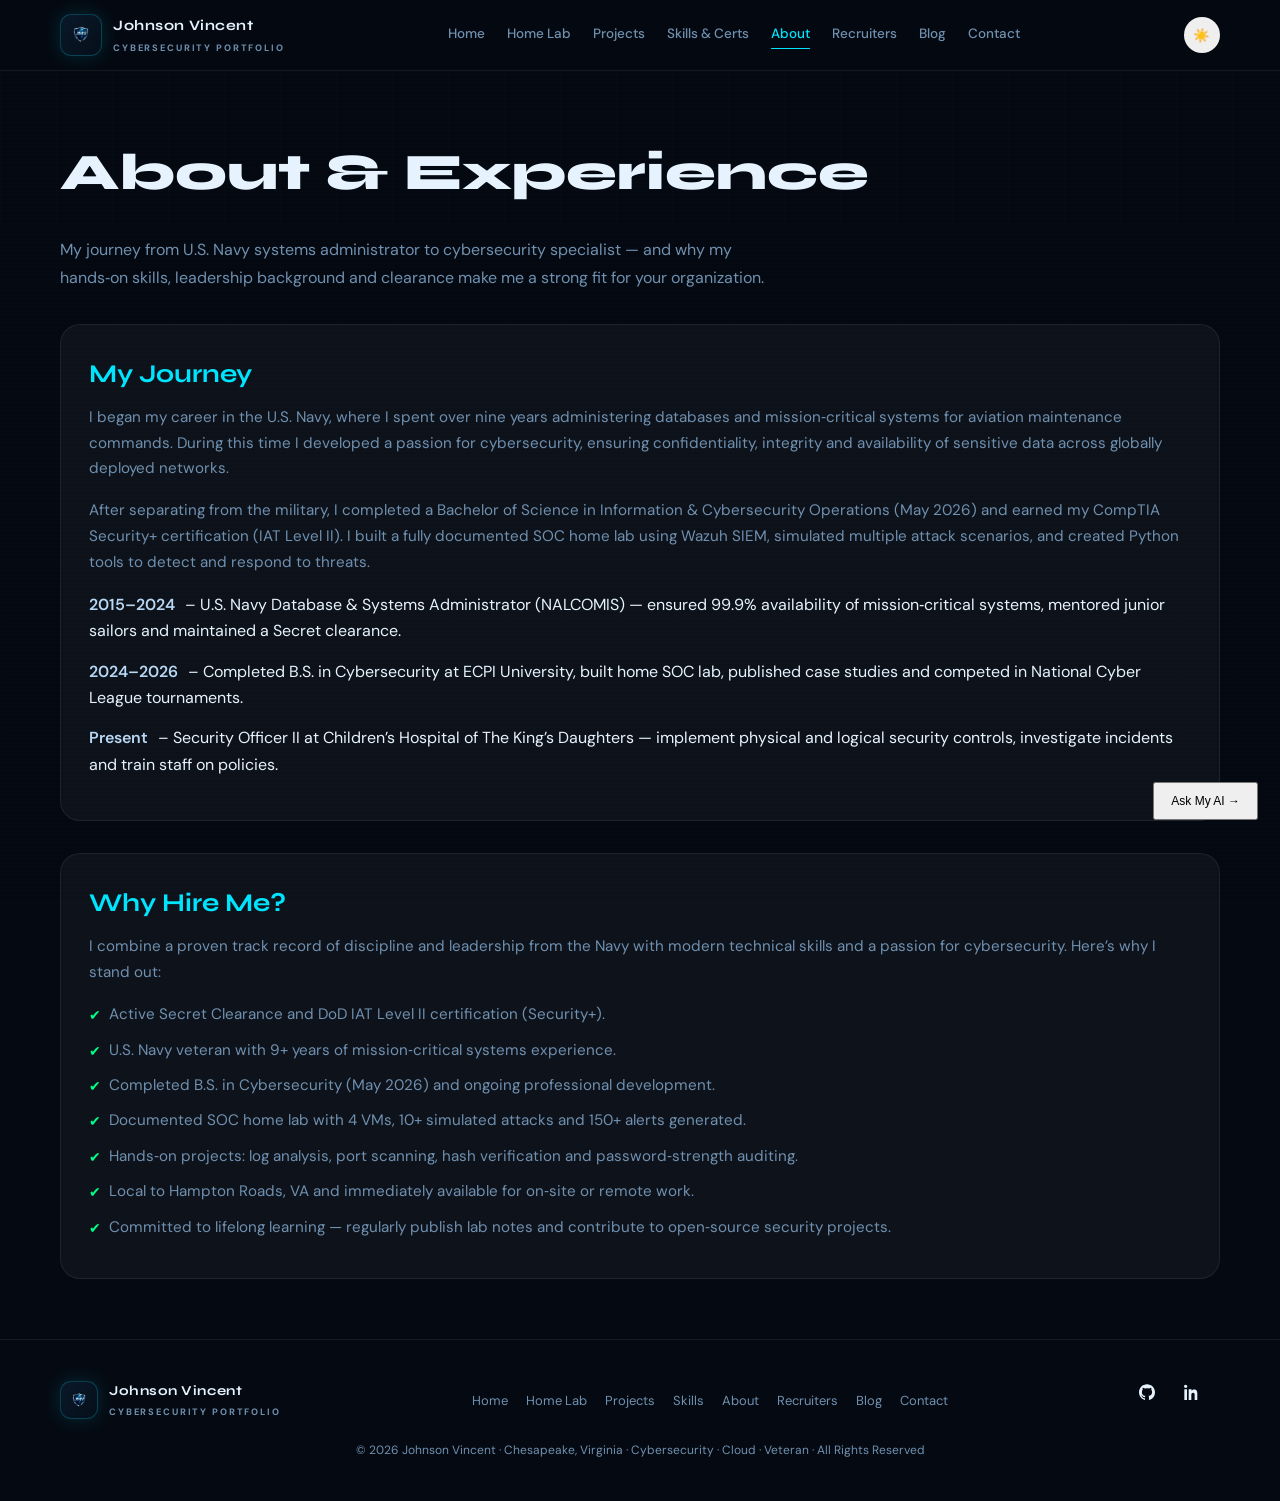
==== about.html @ 72ab2ee0 "Add About page with personal and professional details This file contains the HTML structure for the " ====
<!DOCTYPE html>
<html lang="en">
<head>
  <meta charset="UTF-8"/>
  <meta name="viewport" content="width=device-width,initial-scale=1.0"/>
  <meta name="theme-color" content="#050a12"/>
  <title>About &amp; Experience | Johnson Vincent</title>
  <meta name="description" content="Learn about my journey from U.S. Navy systems administrator to cybersecurity professional, and discover why I’m uniquely qualified for SOC and cloud security roles."/>
  <meta name="keywords" content="about, experience, U.S. Navy veteran, cybersecurity journey, why hire me"/>
  <link rel="preconnect" href="https://fonts.googleapis.com"/>
  <link rel="preconnect" href="https://fonts.gstatic.com" crossorigin/>
  <link href="https://fonts.googleapis.com/css2?family=Syne:wght@400;600;700;800&family=DM+Sans:wght@300;400;500&family=JetBrains+Mono:wght@400;500&display=swap" rel="stylesheet"/>
  <style>
  :root{--bg:#050a12;--bg2:#080f1c;--panel:rgba(255,255,255,0.04);--panel2:rgba(255,255,255,0.07);--line:rgba(255,255,255,0.07);--text:#e6f3ff;--muted:#7090b0;--soft:#b8d8f5;--cyan:#00e5ff;--cyan2:#3dd8f5;--green:#00ff88;--amber:#f5a623;--red:#ff4d6d;--fh:'Syne',sans-serif;--fb:'DM Sans',sans-serif;--fm:'JetBrains Mono',monospace;--max:1160px;--r:20px;--rsm:12px;}
  *{box-sizing:border-box;margin:0;padding:0}
  html{scroll-behavior:smooth;scrollbar-width:thin;scrollbar-color:#1a2d40 #050a12}
  ::-webkit-scrollbar{width:5px}
  ::-webkit-scrollbar-track{background:#050a12}
  ::-webkit-scrollbar-thumb{background:#1a2d40;border-radius:99px}
  body{font-family:var(--fb);background:var(--bg);color:var(--text);line-height:1.65;overflow-x:hidden}
  body::before{content:"";position:fixed;inset:0;pointer-events:none;z-index:0;background-image:linear-gradient(rgba(0,229,255,0.022) 1px,transparent 1px),linear-gradient(90deg,rgba(0,229,255,0.022) 1px,transparent 1px);background-size:56px 56px;mask-image:linear-gradient(180deg,rgba(0,0,0,0.65),rgba(0,0,0,0.04))}
  body::after{content:"";position:fixed;inset:0;pointer-events:none;z-index:0;background:repeating-linear-gradient(0deg,transparent,transparent 2px,rgba(0,0,0,0.025) 2px,rgba(0,0,0,0.025) 4px)}
  a{color:inherit;text-decoration:none}
  .wrap{width:min(var(--max),92%);margin:0 auto;position:relative;z-index:1}
  /* Navigation */
  .topbar{position:sticky;top:0;z-index:200;backdrop-filter:blur(22px);background:rgba(5,10,18,0.88);border-bottom:1px solid var(--line)}
  .nav{display:flex;align-items:center;justify-content:space-between;gap:18px;padding:14px 0}
  .brand{display:flex;align-items:center;gap:11px}
  .blogo{width:42px;height:42px;border-radius:11px;background:linear-gradient(135deg,#0a1828,#060f1a);border:1px solid rgba(0,229,255,0.22);display:grid;place-items:center;flex-shrink:0;box-shadow:0 0 18px rgba(0,229,255,0.15);overflow:hidden;font-family:var(--fh);font-weight:800;font-size:12px;color:var(--cyan)}
  .blogo img{width:100%;height:100%;object-fit:contain;padding:4px}
  .bname{font-family:var(--fh);font-weight:700;font-size:0.9rem;letter-spacing:0.04em}
  .bname small{display:block;color:var(--muted);font-size:0.58rem;letter-spacing:0.2em;margin-top:3px;font-family:var(--fb);text-transform:uppercase}
  .nlinks{display:flex;align-items:center;gap:22px;color:var(--muted);font-size:13.5px;font-weight:500}
  .nlinks a{transition:.2s;position:relative;padding-bottom:2px}
  .nlinks a::after{content:"";position:absolute;left:0;right:0;bottom:-2px;height:1.5px;background:var(--cyan);border-radius:99px;transform:scaleX(0);transition:.2s}
  .nlinks a:hover,.nlinks a.active{color:var(--cyan)}
  .nlinks a:hover::after,.nlinks a.active::after{transform:scaleX(1)}
  /* Page formatting */
  h1.page-title{font-family:var(--fh);font-weight:800;font-size:clamp(2rem,5vw,3.2rem);margin-top:60px;margin-bottom:20px}
  .sub{color:var(--muted);font-size:1rem;max-width:720px;line-height:1.75;margin-bottom:32px}
  .content{display:grid;grid-template-columns:1fr;gap:32px;margin-bottom:50px}
  .section{border:1px solid var(--line);border-radius:var(--r);background:var(--panel);padding:28px}
  .section h2{font-family:var(--fh);font-weight:700;font-size:1.6rem;margin-bottom:10px;color:var(--cyan)}
  .section p{font-size:0.95rem;color:var(--muted);line-height:1.7;margin-bottom:16px}
  .timeline{list-style:none;padding-left:0;margin-top:16px}
  .timeline li{margin-bottom:14px}
  .timeline strong{color:var(--soft);font-weight:600;margin-right:6px}
  .why-list{list-style:none;padding-left:0;margin-top:14px}
  .why-list li{margin-bottom:10px;display:flex;align-items:start;gap:8px;font-size:0.95rem;color:var(--muted)}
  .why-list li::before{content:'✔';color:var(--green);font-size:0.85rem;margin-top:3px}
  /* Footer */
  footer{padding:40px 0;border-top:1px solid var(--line);margin-top:60px}
  footer .frow{display:flex;align-items:center;justify-content:space-between;gap:20px;flex-wrap:wrap;margin-bottom:20px}
  footer .flinks{display:flex;gap:18px;flex-wrap:wrap;font-size:13px;color:var(--muted)}
  footer .flinks a{transition:.2s}
  footer .flinks a:hover{color:var(--cyan)}
  footer .fcopy{font-size:12px;color:var(--muted);text-align:center;margin-top:14px}
  </style>
</head>
<body>
  <!-- Navigation -->
  <header class="topbar">
    <div class="wrap nav">
      <div class="brand">
        <div class="blogo"><img src="images/jmv-logo.png" alt="JMV logo" onerror="this.style.display='none';this.parentNode.innerHTML='JMV'"></div>
        <div class="bname">Johnson Vincent<small>Cybersecurity Portfolio</small></div>
      </div>
      <nav class="nlinks" aria-label="Primary navigation">
        <a href="index.html">Home</a>
        <a href="lab.html">Home Lab</a>
        <a href="projects.html">Projects</a>
        <a href="skills.html">Skills &amp; Certs</a>
        <a href="about.html" class="active">About</a>
        <a href="recruiters.html">Recruiters</a>
        <a href="blog.html">Blog</a>
        <a href="contact.html">Contact</a>
      </nav>
      <div style="display:flex;align-items:center;gap:12px">
        <button id="themeToggle" class="ibtn" style="width:36px;height:36px;border-radius:50%;display:grid;place-items:center;border:1px solid var(--line)"><span id="themeIcon">🌙</span></button>
      </div>
    </div>
  </header>

  <section>
    <div class="wrap">
      <h1 class="page-title">About &amp; Experience</h1>
      <p class="sub">My journey from U.S. Navy systems administrator to cybersecurity specialist — and why my hands‑on skills, leadership background and clearance make me a strong fit for your organization.</p>
      <div class="content">
        <div class="section">
          <h2>My Journey</h2>
          <p>I began my career in the U.S. Navy, where I spent over nine years administering databases and mission‑critical systems for aviation maintenance commands. During this time I developed a passion for cybersecurity, ensuring confidentiality, integrity and availability of sensitive data across globally deployed networks.</p>
          <p>After separating from the military, I completed a Bachelor of Science in Information &amp; Cybersecurity Operations (May 2026) and earned my CompTIA Security+ certification (IAT Level II). I built a fully documented SOC home lab using Wazuh SIEM, simulated multiple attack scenarios, and created Python tools to detect and respond to threats.</p>
          <ul class="timeline">
            <li><strong>2015–2024</strong> – U.S. Navy Database &amp; Systems Administrator (NALCOMIS) — ensured 99.9% availability of mission‑critical systems, mentored junior sailors and maintained a Secret clearance.</li>
            <li><strong>2024–2026</strong> – Completed B.S. in Cybersecurity at ECPI University, built home SOC lab, published case studies and competed in National Cyber League tournaments.</li>
            <li><strong>Present</strong> – Security Officer II at Children’s Hospital of The King’s Daughters — implement physical and logical security controls, investigate incidents and train staff on policies.</li>
          </ul>
        </div>
        <div class="section">
          <h2>Why Hire Me?</h2>
          <p>I combine a proven track record of discipline and leadership from the Navy with modern technical skills and a passion for cybersecurity. Here’s why I stand out:</p>
          <ul class="why-list">
            <li>Active Secret Clearance and DoD IAT Level II certification (Security+).</li>
            <li>U.S. Navy veteran with 9+ years of mission‑critical systems experience.</li>
            <li>Completed B.S. in Cybersecurity (May 2026) and ongoing professional development.</li>
            <li>Documented SOC home lab with 4 VMs, 10+ simulated attacks and 150+ alerts generated.</li>
            <li>Hands‑on projects: log analysis, port scanning, hash verification and password‑strength auditing.</li>
            <li>Local to Hampton Roads, VA and immediately available for on‑site or remote work.</li>
            <li>Committed to lifelong learning — regularly publish lab notes and contribute to open‑source security projects.</li>
          </ul>
        </div>
      </div>
    </div>
  </section>

  <!-- Footer -->
  <footer>
    <div class="wrap">
      <div class="frow">
        <div class="brand">
          <div class="blogo" style="width:38px;height:38px"><img src="images/jmv-logo.png" alt="" loading="lazy" onerror="this.style.display='none';this.parentNode.innerHTML='JMV'"></div>
          <div class="bname" style="font-size:0.85rem">Johnson Vincent<small>Cybersecurity Portfolio</small></div>
        </div>
        <nav class="flinks" aria-label="Footer navigation">
          <a href="index.html">Home</a><a href="lab.html">Home Lab</a><a href="projects.html">Projects</a><a href="skills.html">Skills</a><a href="about.html">About</a><a href="recruiters.html">Recruiters</a><a href="blog.html">Blog</a><a href="contact.html">Contact</a>
        </nav>
        <div style="display:flex;gap:9px">
          <a href="https://github.com/johvin4014" target="_blank" rel="noopener" class="ibtn" aria-label="GitHub" style="width:36px;height:36px"><svg viewBox="0 0 24 24" style="width:16px;height:16px" fill="currentColor"><path d="M12 .5C5.37.5 0 5.87 0 12.5c0 5.3 3.44 9.8 8.2 11.38.6.1.82-.26.82-.58 0-.28-.01-1.04-.02-2.04-3.34.73-4.04-1.61-4.04-1.61-.55-1.38-1.33-1.75-1.33-1.75-1.09-.74.08-.73.08-.73 1.2.08 1.84 1.24 1.84 1.24 1.07 1.83 2.8 1.3 3.49.99.11-.78.42-1.31.76-1.61-2.66-.3-5.46-1.33-5.46-5.9 0-1.3.46-2.37 1.22-3.2-.12-.3-.53-1.52 .12-3.17 0 0 1-.32 3.3 1.22A11.5 11.5 0 0 1 12 6.32c1.02 0 2.05 .14 3.01 .42 2.29 -1.54 3.29 -1.22 3.29 -1.22 .66 1.65 .25 2.87 .12 3.17 .76 .83 1.22 1.9 1.22 3.2 0 4.58 -2.8 5.59 -5.48 5.88 .43 .37 .81 1.1 .81 2.22 0 1.6 -.01 2.88 -.01 3.27 0 .32 .22 .69 .83 .57 A12.02 12.02 0 0 0 24 12.5 C24 5.87 18.63 .5 12 .5 Z"/></svg></a>
          <a href="https://www.linkedin.com/in/johnson-vincent-cyber" target="_blank" rel="noopener" class="ibtn" aria-label="LinkedIn" style="width:36px;height:36px"><svg viewBox="0 0 24 24" style="width:16px;height:16px" fill="currentColor"><path d="M4.98 3.5C4.98 4.88 3.87 6 2.49 6 A2.5 2.5 0 0 1 0 3.5 C0 2.12 1.11 1 2.49 1 a2.5 2.5 0 0 1 2.49 2.5 ZM.5 8 h4 V24 h-4 V8 Zm7 0 h3.83 v2.19 h.05 c.53 -1.01 1.84 -2.08 3.79 -2.08 4.05 0 4.8 2.67 4.8 6.14 V24 h-4 v-6.96 c0 -1.66 -.03 -3.79 -2.31 -3.79 -2.31 0 -2.66 1.8 -2.66 3.67 V24 h-4 V8 Z"/></svg></a>
        </div>
      </div>
      <div class="fcopy">© 2026 Johnson Vincent · Chesapeake, Virginia · Cybersecurity · Cloud · Veteran · All Rights Reserved</div>
    </div>
  </footer>

  <!-- AI Chatbot Widget -->
  <div id="chat-widget" style="position:fixed;bottom:80px;right:22px;z-index:150;max-width:320px;font-family:var(--fb);">
    <button id="chatToggle" class="btn btnp" style="padding:10px 16px;font-size:12px">Ask My AI →</button>
    <div id="chatWindow" style="display:none;margin-top:10px;border:1px solid var(--line);border-radius:12px;background:var(--panel);max-height:400px;overflow:auto">
      <div id="chatMessages" style="padding:12px;font-size:13px;color:var(--text);max-height:300px;overflow-y:auto"></div>
      <div style="display:flex;border-top:1px solid var(--line)">
        <input id="chatInput" type="text" placeholder="Ask a question..." style="flex:1;border:none;background:transparent;padding:10px;color:var(--text);font-size:13px;outline:none">
        <button id="chatSend" style="border:none;background:transparent;padding:10px 12px;color:var(--cyan);font-size:16px;cursor:pointer">➤</button>
      </div>
    </div>
  </div>

  <!-- Scripts for theme and chat -->
  <script>
  // Theme
  const themeToggle=document.getElementById('themeToggle');const themeIcon=document.getElementById('themeIcon');function applyTheme(t){document.body.classList.toggle('light',t==='light');localStorage.setItem('theme',t);if(themeIcon){themeIcon.textContent=t==='light'?'☀️':'🌙';}}
  (function(){let t=localStorage.getItem('theme');if(!t){t=window.matchMedia('(prefers-color-scheme: light)').matches?'light':'dark';}applyTheme(t);})();if(themeToggle){themeToggle.addEventListener('click',()=>{const current=document.body.classList.contains('light')?'light':'dark';applyTheme(current==='light'?'dark':'light');});}
  // Chat
  const chatToggle=document.getElementById('chatToggle');const chatWindow=document.getElementById('chatWindow');const chatMessages=document.getElementById('chatMessages');const chatInput=document.getElementById('chatInput');const chatSend=document.getElementById('chatSend');if(chatToggle){chatToggle.addEventListener('click',()=>{const visible=chatWindow.style.display==='block';chatWindow.style.display=visible?'none':'block';if(!visible){chatInput.focus();}});}function appendMessage(msg,isUser){const div=document.createElement('div');div.style.marginBottom='8px';div.style.color=isUser?getComputedStyle(document.documentElement).getPropertyValue('--cyan'):getComputedStyle(document.documentElement).getPropertyValue('--muted');div.textContent=(isUser?'You: ':'AI: ')+msg;chatMessages.appendChild(div);chatWindow.scrollTop=chatWindow.scrollHeight;}function getChatResponse(msg){const pairs=[{p:/clearance|secret/i,a:'I hold an Active Secret Clearance with DoD eligibility.'},{p:/security\+|certifications?|cert/i,a:'My current certification is CompTIA Security+ (IAT Level II) and I’m planning AWS certs next.'},{p:/projects?|tools?|case studies?/i,a:'Check the Projects page for detailed write‑ups and GitHub links.'},{p:/lab|home\s?lab|siem/i,a:'The Home Lab page covers my 4‑VM Wazuh SIEM environment with metrics, steps and screenshots.'},{p:/skills?|tech/i,a:'Visit the Skills & Certs page to see my full technical stack and experience.'},{p:/experience|background|navy|about/i,a:'You’re on the About page! I served 9 years in the U.S. Navy, earned a B.S. in Cybersecurity and built a documented SOC home lab.'},{p:/location|where/i,a:'I’m based in Chesapeake/Norfolk, Virginia and open to remote roles.'},{p:/contact|connect|reach/i,a:'Use the Contact page to send a message or email me at johnson.m.vincent17@gmail.com.'},{p:/blog|posts?|notes/i,a:'My Blog page contains lab notes and posts documenting my continuous learning journey.'},{p:/recruiters?|hire|availability/i,a:'The Recruiters page lists my clearance, location, availability and resume highlights.'},{p:/joke/i,a:'Why did the computer go to therapy? Because it had a hard drive.'},{p:/fact|random/i,a:'Fun fact: In 1999 the Melissa virus infected 20% of the world’s computers in just a few days.'},{p:/hello|hi|hey/i,a:'Hello! Feel free to ask about my lab, projects, skills or anything cybersecurity related.'},{p:/help|what can you do/i,a:'I can answer questions about my portfolio sections, tell jokes, share fun facts or direct you to the right page.'}];for(const item of pairs){if(item.p.test(msg)) return item.a;}return 'I can answer questions about my lab, projects, skills, experience, or provide a fun fact. Try asking me about those!';}function sendChat(){const msg=(chatInput.value||'').trim();if(!msg) return;appendMessage(msg,true);chatInput.value='';const reply=getChatResponse(msg);setTimeout(()=>appendMessage(reply,false),400);}if(chatSend){chatSend.addEventListener('click',sendChat);chatInput.addEventListener('keypress',e=>{if(e.key==='Enter'){e.preventDefault();sendChat();}});}
  </script>
</body>
</html>
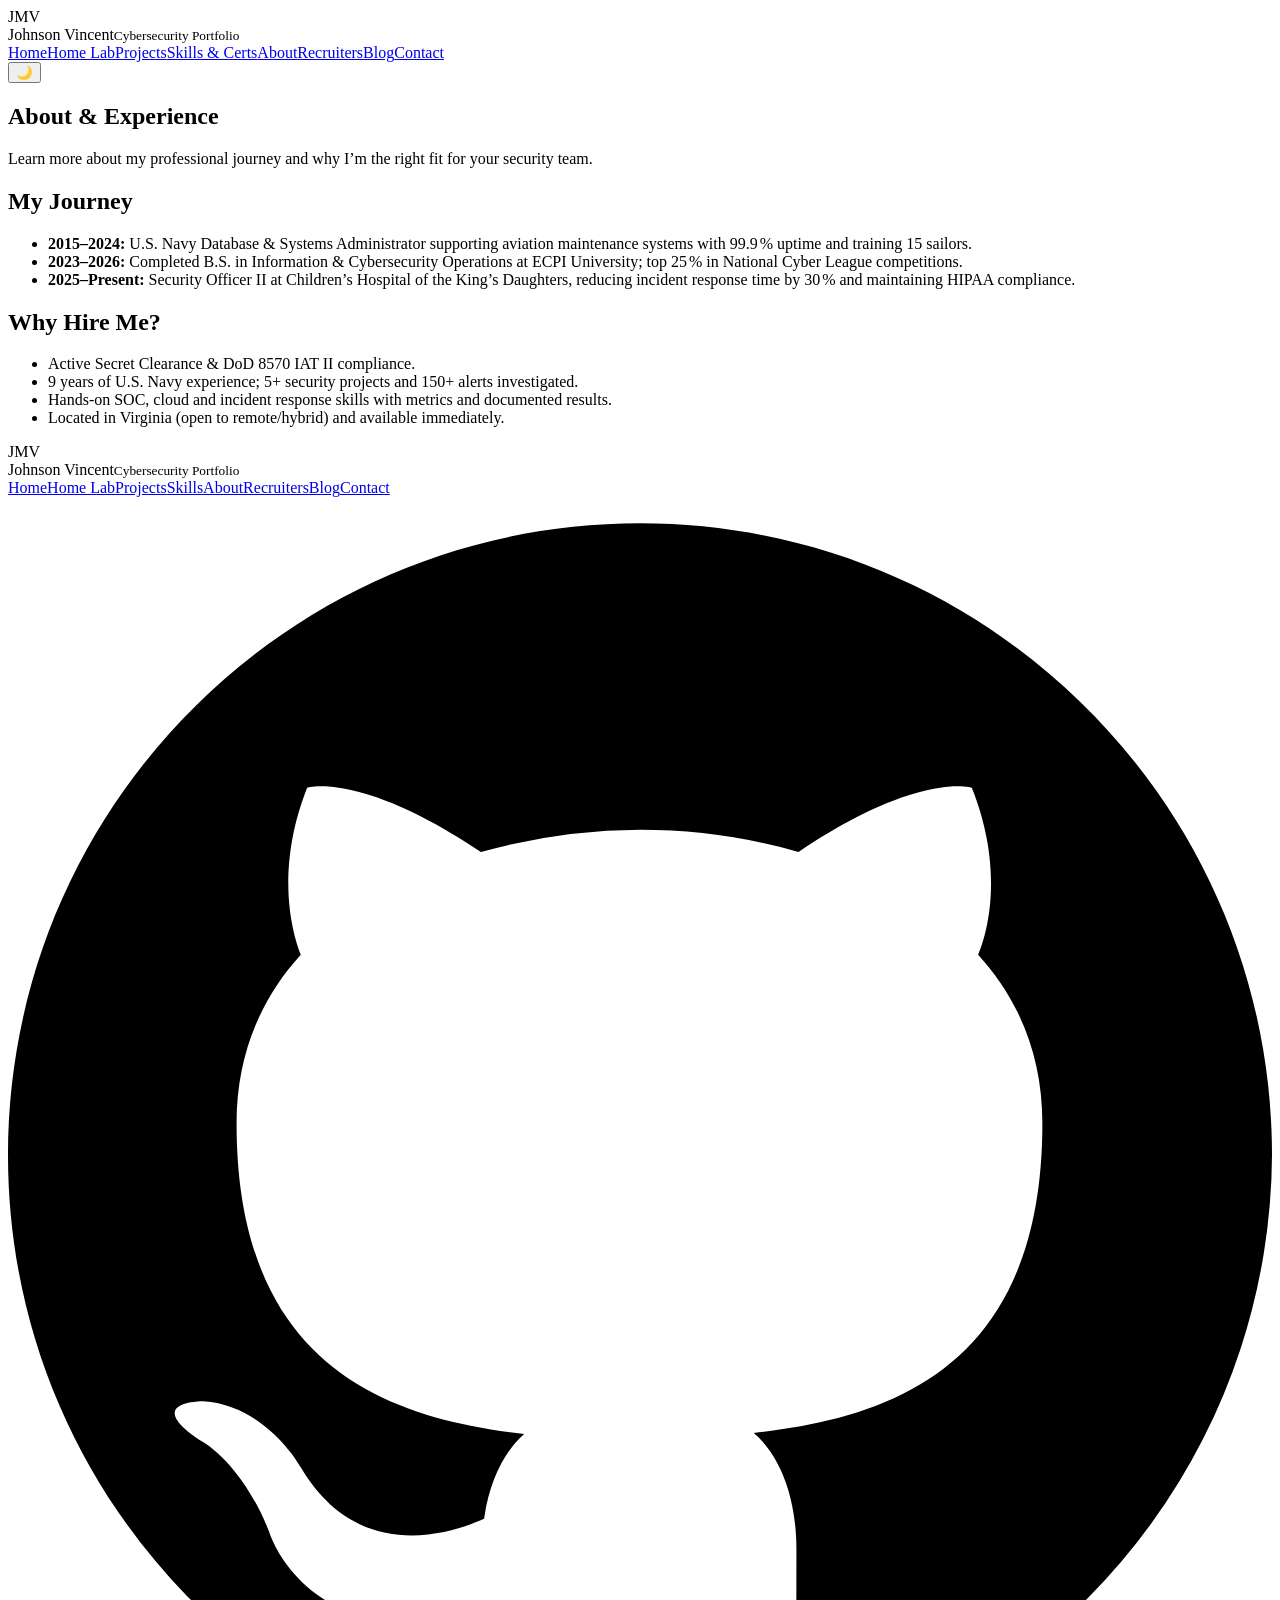
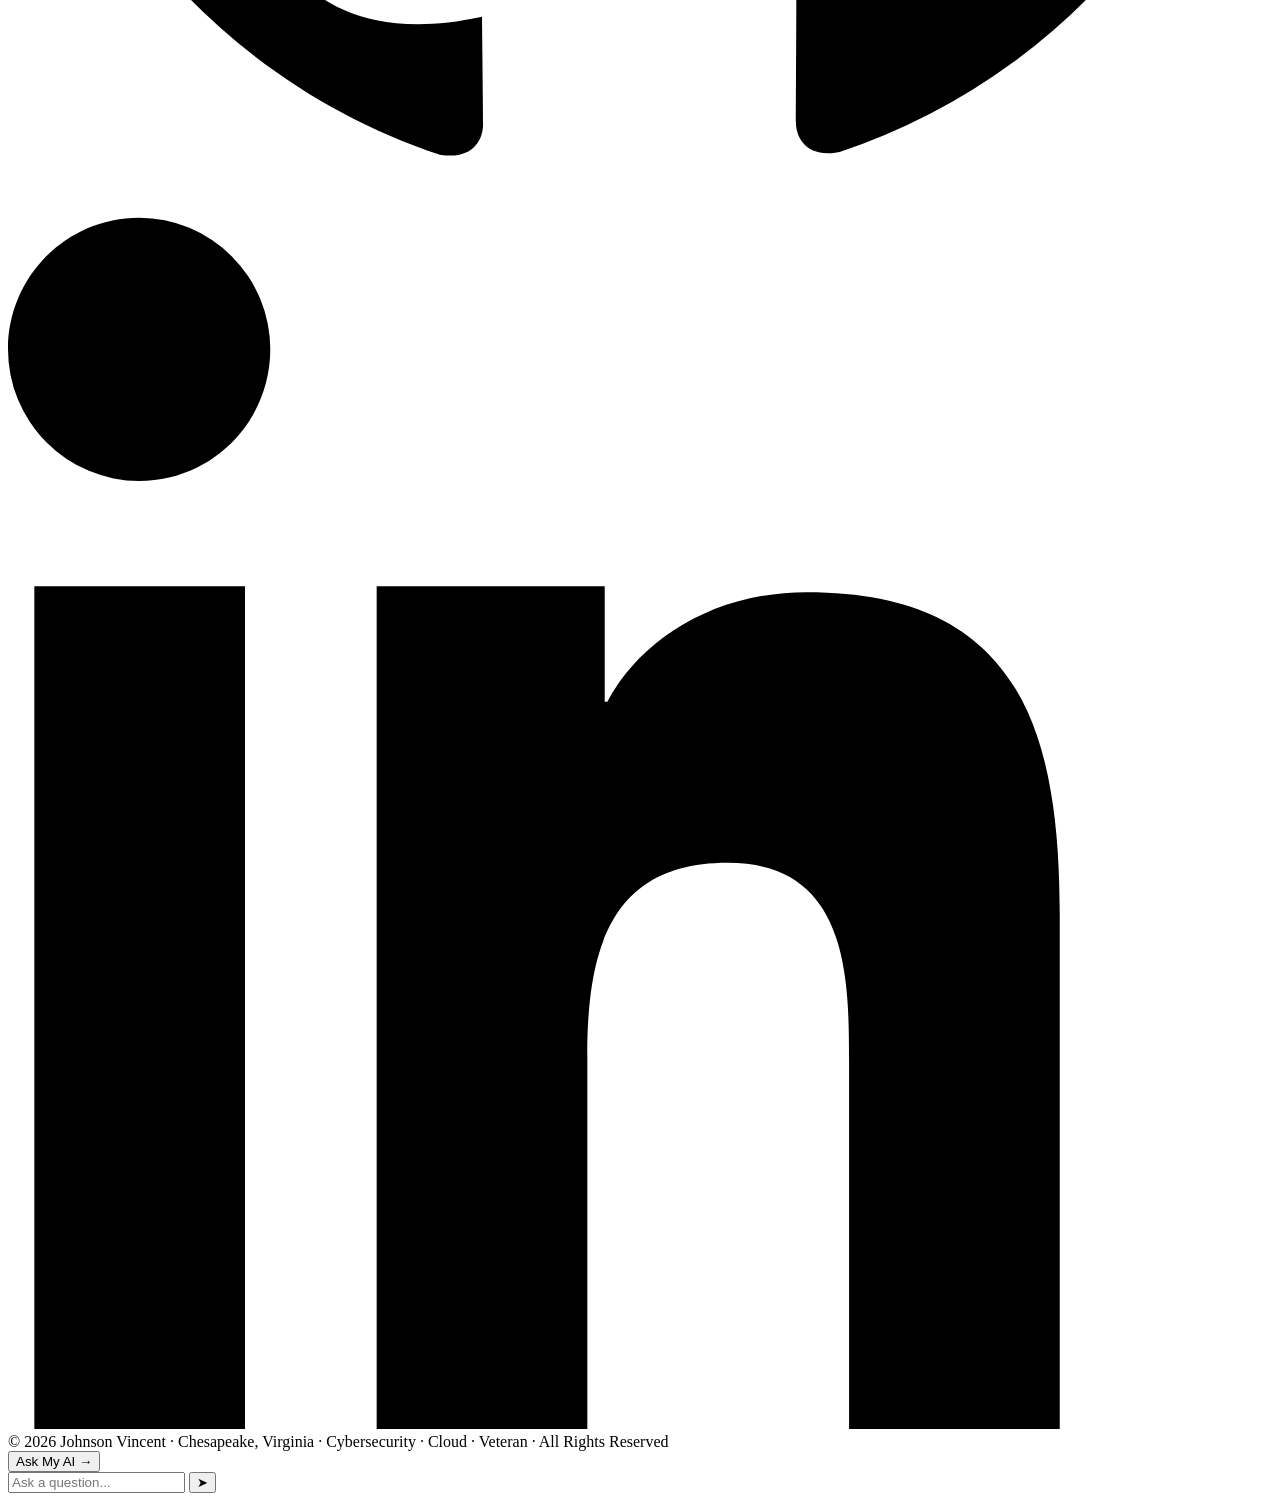
==== commit ecdc0d8b: "Update about.html" ====
--- a/about.html
+++ b/about.html
@@ -1,157 +1,84 @@
 <!DOCTYPE html>
 <html lang="en">
 <head>
-  <meta charset="UTF-8"/>
-  <meta name="viewport" content="width=device-width,initial-scale=1.0"/>
-  <meta name="theme-color" content="#050a12"/>
-  <title>About &amp; Experience | Johnson Vincent</title>
-  <meta name="description" content="Learn about my journey from U.S. Navy systems administrator to cybersecurity professional, and discover why I’m uniquely qualified for SOC and cloud security roles."/>
-  <meta name="keywords" content="about, experience, U.S. Navy veteran, cybersecurity journey, why hire me"/>
-  <link rel="preconnect" href="https://fonts.googleapis.com"/>
-  <link rel="preconnect" href="https://fonts.gstatic.com" crossorigin/>
-  <link href="https://fonts.googleapis.com/css2?family=Syne:wght@400;600;700;800&family=DM+Sans:wght@300;400;500&family=JetBrains+Mono:wght@400;500&display=swap" rel="stylesheet"/>
-  <style>
-  :root{--bg:#050a12;--bg2:#080f1c;--panel:rgba(255,255,255,0.04);--panel2:rgba(255,255,255,0.07);--line:rgba(255,255,255,0.07);--text:#e6f3ff;--muted:#7090b0;--soft:#b8d8f5;--cyan:#00e5ff;--cyan2:#3dd8f5;--green:#00ff88;--amber:#f5a623;--red:#ff4d6d;--fh:'Syne',sans-serif;--fb:'DM Sans',sans-serif;--fm:'JetBrains Mono',monospace;--max:1160px;--r:20px;--rsm:12px;}
-  *{box-sizing:border-box;margin:0;padding:0}
-  html{scroll-behavior:smooth;scrollbar-width:thin;scrollbar-color:#1a2d40 #050a12}
-  ::-webkit-scrollbar{width:5px}
-  ::-webkit-scrollbar-track{background:#050a12}
-  ::-webkit-scrollbar-thumb{background:#1a2d40;border-radius:99px}
-  body{font-family:var(--fb);background:var(--bg);color:var(--text);line-height:1.65;overflow-x:hidden}
-  body::before{content:"";position:fixed;inset:0;pointer-events:none;z-index:0;background-image:linear-gradient(rgba(0,229,255,0.022) 1px,transparent 1px),linear-gradient(90deg,rgba(0,229,255,0.022) 1px,transparent 1px);background-size:56px 56px;mask-image:linear-gradient(180deg,rgba(0,0,0,0.65),rgba(0,0,0,0.04))}
-  body::after{content:"";position:fixed;inset:0;pointer-events:none;z-index:0;background:repeating-linear-gradient(0deg,transparent,transparent 2px,rgba(0,0,0,0.025) 2px,rgba(0,0,0,0.025) 4px)}
-  a{color:inherit;text-decoration:none}
-  .wrap{width:min(var(--max),92%);margin:0 auto;position:relative;z-index:1}
-  /* Navigation */
-  .topbar{position:sticky;top:0;z-index:200;backdrop-filter:blur(22px);background:rgba(5,10,18,0.88);border-bottom:1px solid var(--line)}
-  .nav{display:flex;align-items:center;justify-content:space-between;gap:18px;padding:14px 0}
-  .brand{display:flex;align-items:center;gap:11px}
-  .blogo{width:42px;height:42px;border-radius:11px;background:linear-gradient(135deg,#0a1828,#060f1a);border:1px solid rgba(0,229,255,0.22);display:grid;place-items:center;flex-shrink:0;box-shadow:0 0 18px rgba(0,229,255,0.15);overflow:hidden;font-family:var(--fh);font-weight:800;font-size:12px;color:var(--cyan)}
-  .blogo img{width:100%;height:100%;object-fit:contain;padding:4px}
-  .bname{font-family:var(--fh);font-weight:700;font-size:0.9rem;letter-spacing:0.04em}
-  .bname small{display:block;color:var(--muted);font-size:0.58rem;letter-spacing:0.2em;margin-top:3px;font-family:var(--fb);text-transform:uppercase}
-  .nlinks{display:flex;align-items:center;gap:22px;color:var(--muted);font-size:13.5px;font-weight:500}
-  .nlinks a{transition:.2s;position:relative;padding-bottom:2px}
-  .nlinks a::after{content:"";position:absolute;left:0;right:0;bottom:-2px;height:1.5px;background:var(--cyan);border-radius:99px;transform:scaleX(0);transition:.2s}
-  .nlinks a:hover,.nlinks a.active{color:var(--cyan)}
-  .nlinks a:hover::after,.nlinks a.active::after{transform:scaleX(1)}
-  /* Page formatting */
-  h1.page-title{font-family:var(--fh);font-weight:800;font-size:clamp(2rem,5vw,3.2rem);margin-top:60px;margin-bottom:20px}
-  .sub{color:var(--muted);font-size:1rem;max-width:720px;line-height:1.75;margin-bottom:32px}
-  .content{display:grid;grid-template-columns:1fr;gap:32px;margin-bottom:50px}
-  .section{border:1px solid var(--line);border-radius:var(--r);background:var(--panel);padding:28px}
-  .section h2{font-family:var(--fh);font-weight:700;font-size:1.6rem;margin-bottom:10px;color:var(--cyan)}
-  .section p{font-size:0.95rem;color:var(--muted);line-height:1.7;margin-bottom:16px}
-  .timeline{list-style:none;padding-left:0;margin-top:16px}
-  .timeline li{margin-bottom:14px}
-  .timeline strong{color:var(--soft);font-weight:600;margin-right:6px}
-  .why-list{list-style:none;padding-left:0;margin-top:14px}
-  .why-list li{margin-bottom:10px;display:flex;align-items:start;gap:8px;font-size:0.95rem;color:var(--muted)}
-  .why-list li::before{content:'✔';color:var(--green);font-size:0.85rem;margin-top:3px}
-  /* Footer */
-  footer{padding:40px 0;border-top:1px solid var(--line);margin-top:60px}
-  footer .frow{display:flex;align-items:center;justify-content:space-between;gap:20px;flex-wrap:wrap;margin-bottom:20px}
-  footer .flinks{display:flex;gap:18px;flex-wrap:wrap;font-size:13px;color:var(--muted)}
-  footer .flinks a{transition:.2s}
-  footer .flinks a:hover{color:var(--cyan)}
-  footer .fcopy{font-size:12px;color:var(--muted);text-align:center;margin-top:14px}
-  </style>
+  <meta charset="UTF-8">
+  <meta name="viewport" content="width=device-width, initial-scale=1.0">
+  <title>About & Experience | Johnson Vincent</title>
+  <link rel="stylesheet" href="assets/css/style.css">
 </head>
 <body>
-  <!-- Navigation -->
-  <header class="topbar">
-    <div class="wrap nav">
-      <div class="brand">
-        <div class="blogo"><img src="images/jmv-logo.png" alt="JMV logo" onerror="this.style.display='none';this.parentNode.innerHTML='JMV'"></div>
-        <div class="bname">Johnson Vincent<small>Cybersecurity Portfolio</small></div>
-      </div>
-      <nav class="nlinks" aria-label="Primary navigation">
-        <a href="index.html">Home</a>
-        <a href="lab.html">Home Lab</a>
-        <a href="projects.html">Projects</a>
-        <a href="skills.html">Skills &amp; Certs</a>
-        <a href="about.html" class="active">About</a>
-        <a href="recruiters.html">Recruiters</a>
-        <a href="blog.html">Blog</a>
-        <a href="contact.html">Contact</a>
-      </nav>
-      <div style="display:flex;align-items:center;gap:12px">
-        <button id="themeToggle" class="ibtn" style="width:36px;height:36px;border-radius:50%;display:grid;place-items:center;border:1px solid var(--line)"><span id="themeIcon">🌙</span></button>
-      </div>
+<header class="topbar">
+  <div class="wrap nav">
+    <div class="brand">
+      <div class="blogo"><img src="assets/images/jmv-logo.png" alt="" onerror="this.style.display='none';this.parentNode.textContent='JMV'"></div>
+      <div class="bname">Johnson Vincent<small>Cybersecurity Portfolio</small></div>
     </div>
-  </header>
+    <nav class="nlinks">
+      <a href="index.html">Home</a><a href="lab.html">Home Lab</a><a href="projects.html">Projects</a><a href="skills.html">Skills & Certs</a><a href="about.html" class="active">About</a><a href="recruiters.html">Recruiters</a><a href="blog.html">Blog</a><a href="contact.html">Contact</a>
+    </nav>
+    <button id="themeToggle" class="ibtn"><span id="themeIcon">🌙</span></button>
+  </div>
+</header>
 
-  <section>
+<main>
+  <section class="hero small">
     <div class="wrap">
-      <h1 class="page-title">About &amp; Experience</h1>
-      <p class="sub">My journey from U.S. Navy systems administrator to cybersecurity specialist — and why my hands‑on skills, leadership background and clearance make me a strong fit for your organization.</p>
-      <div class="content">
-        <div class="section">
-          <h2>My Journey</h2>
-          <p>I began my career in the U.S. Navy, where I spent over nine years administering databases and mission‑critical systems for aviation maintenance commands. During this time I developed a passion for cybersecurity, ensuring confidentiality, integrity and availability of sensitive data across globally deployed networks.</p>
-          <p>After separating from the military, I completed a Bachelor of Science in Information &amp; Cybersecurity Operations (May 2026) and earned my CompTIA Security+ certification (IAT Level II). I built a fully documented SOC home lab using Wazuh SIEM, simulated multiple attack scenarios, and created Python tools to detect and respond to threats.</p>
-          <ul class="timeline">
-            <li><strong>2015–2024</strong> – U.S. Navy Database &amp; Systems Administrator (NALCOMIS) — ensured 99.9% availability of mission‑critical systems, mentored junior sailors and maintained a Secret clearance.</li>
-            <li><strong>2024–2026</strong> – Completed B.S. in Cybersecurity at ECPI University, built home SOC lab, published case studies and competed in National Cyber League tournaments.</li>
-            <li><strong>Present</strong> – Security Officer II at Children’s Hospital of The King’s Daughters — implement physical and logical security controls, investigate incidents and train staff on policies.</li>
-          </ul>
-        </div>
-        <div class="section">
-          <h2>Why Hire Me?</h2>
-          <p>I combine a proven track record of discipline and leadership from the Navy with modern technical skills and a passion for cybersecurity. Here’s why I stand out:</p>
-          <ul class="why-list">
-            <li>Active Secret Clearance and DoD IAT Level II certification (Security+).</li>
-            <li>U.S. Navy veteran with 9+ years of mission‑critical systems experience.</li>
-            <li>Completed B.S. in Cybersecurity (May 2026) and ongoing professional development.</li>
-            <li>Documented SOC home lab with 4 VMs, 10+ simulated attacks and 150+ alerts generated.</li>
-            <li>Hands‑on projects: log analysis, port scanning, hash verification and password‑strength auditing.</li>
-            <li>Local to Hampton Roads, VA and immediately available for on‑site or remote work.</li>
-            <li>Committed to lifelong learning — regularly publish lab notes and contribute to open‑source security projects.</li>
-          </ul>
-        </div>
-      </div>
+      <h1>About & Experience</h1>
+      <p class="hsub">Learn more about my professional journey and why I’m the right fit for your security team.</p>
     </div>
   </section>
 
-  <!-- Footer -->
-  <footer>
+  <section class="features">
     <div class="wrap">
-      <div class="frow">
-        <div class="brand">
-          <div class="blogo" style="width:38px;height:38px"><img src="images/jmv-logo.png" alt="" loading="lazy" onerror="this.style.display='none';this.parentNode.innerHTML='JMV'"></div>
-          <div class="bname" style="font-size:0.85rem">Johnson Vincent<small>Cybersecurity Portfolio</small></div>
-        </div>
-        <nav class="flinks" aria-label="Footer navigation">
-          <a href="index.html">Home</a><a href="lab.html">Home Lab</a><a href="projects.html">Projects</a><a href="skills.html">Skills</a><a href="about.html">About</a><a href="recruiters.html">Recruiters</a><a href="blog.html">Blog</a><a href="contact.html">Contact</a>
-        </nav>
-        <div style="display:flex;gap:9px">
-          <a href="https://github.com/johvin4014" target="_blank" rel="noopener" class="ibtn" aria-label="GitHub" style="width:36px;height:36px"><svg viewBox="0 0 24 24" style="width:16px;height:16px" fill="currentColor"><path d="M12 .5C5.37.5 0 5.87 0 12.5c0 5.3 3.44 9.8 8.2 11.38.6.1.82-.26.82-.58 0-.28-.01-1.04-.02-2.04-3.34.73-4.04-1.61-4.04-1.61-.55-1.38-1.33-1.75-1.33-1.75-1.09-.74.08-.73.08-.73 1.2.08 1.84 1.24 1.84 1.24 1.07 1.83 2.8 1.3 3.49.99.11-.78.42-1.31.76-1.61-2.66-.3-5.46-1.33-5.46-5.9 0-1.3.46-2.37 1.22-3.2-.12-.3-.53-1.52 .12-3.17 0 0 1-.32 3.3 1.22A11.5 11.5 0 0 1 12 6.32c1.02 0 2.05 .14 3.01 .42 2.29 -1.54 3.29 -1.22 3.29 -1.22 .66 1.65 .25 2.87 .12 3.17 .76 .83 1.22 1.9 1.22 3.2 0 4.58 -2.8 5.59 -5.48 5.88 .43 .37 .81 1.1 .81 2.22 0 1.6 -.01 2.88 -.01 3.27 0 .32 .22 .69 .83 .57 A12.02 12.02 0 0 0 24 12.5 C24 5.87 18.63 .5 12 .5 Z"/></svg></a>
-          <a href="https://www.linkedin.com/in/johnson-vincent-cyber" target="_blank" rel="noopener" class="ibtn" aria-label="LinkedIn" style="width:36px;height:36px"><svg viewBox="0 0 24 24" style="width:16px;height:16px" fill="currentColor"><path d="M4.98 3.5C4.98 4.88 3.87 6 2.49 6 A2.5 2.5 0 0 1 0 3.5 C0 2.12 1.11 1 2.49 1 a2.5 2.5 0 0 1 2.49 2.5 ZM.5 8 h4 V24 h-4 V8 Zm7 0 h3.83 v2.19 h.05 c.53 -1.01 1.84 -2.08 3.79 -2.08 4.05 0 4.8 2.67 4.8 6.14 V24 h-4 v-6.96 c0 -1.66 -.03 -3.79 -2.31 -3.79 -2.31 0 -2.66 1.8 -2.66 3.67 V24 h-4 V8 Z"/></svg></a>
-        </div>
+      <h2>My Journey</h2>
+      <ul class="timeline">
+        <li><strong>2015–2024:</strong> U.S. Navy Database & Systems Administrator supporting aviation maintenance systems with 99.9 % uptime and training 15 sailors.</li>
+        <li><strong>2023–2026:</strong> Completed B.S. in Information & Cybersecurity Operations at ECPI University; top 25 % in National Cyber League competitions.</li>
+        <li><strong>2025–Present:</strong> Security Officer II at Children’s Hospital of the King’s Daughters, reducing incident response time by 30 % and maintaining HIPAA compliance.</li>
+      </ul>
+      <h2>Why Hire Me?</h2>
+      <ul class="whyhire">
+        <li>Active Secret Clearance & DoD 8570 IAT II compliance.</li>
+        <li>9 years of U.S. Navy experience; 5+ security projects and 150+ alerts investigated.</li>
+        <li>Hands‑on SOC, cloud and incident response skills with metrics and documented results.</li>
+        <li>Located in Virginia (open to remote/hybrid) and available immediately.</li>
+      </ul>
+    </div>
+  </section>
+</main>
+
+<footer>
+  <!-- reuse footer as before -->
+  <div class="wrap">
+    <div class="frow">
+      <div class="brand">
+        <div class="blogo"><img src="assets/images/jmv-logo.png" alt="" onerror="this.style.display='none';this.parentNode.textContent='JMV'"></div>
+        <div class="bname">Johnson Vincent<small>Cybersecurity Portfolio</small></div>
       </div>
-      <div class="fcopy">© 2026 Johnson Vincent · Chesapeake, Virginia · Cybersecurity · Cloud · Veteran · All Rights Reserved</div>
-    </div>
-  </footer>
-
-  <!-- AI Chatbot Widget -->
-  <div id="chat-widget" style="position:fixed;bottom:80px;right:22px;z-index:150;max-width:320px;font-family:var(--fb);">
-    <button id="chatToggle" class="btn btnp" style="padding:10px 16px;font-size:12px">Ask My AI →</button>
-    <div id="chatWindow" style="display:none;margin-top:10px;border:1px solid var(--line);border-radius:12px;background:var(--panel);max-height:400px;overflow:auto">
-      <div id="chatMessages" style="padding:12px;font-size:13px;color:var(--text);max-height:300px;overflow-y:auto"></div>
-      <div style="display:flex;border-top:1px solid var(--line)">
-        <input id="chatInput" type="text" placeholder="Ask a question..." style="flex:1;border:none;background:transparent;padding:10px;color:var(--text);font-size:13px;outline:none">
-        <button id="chatSend" style="border:none;background:transparent;padding:10px 12px;color:var(--cyan);font-size:16px;cursor:pointer">➤</button>
+      <nav class="flinks">
+        <a href="index.html">Home</a><a href="lab.html">Home Lab</a><a href="projects.html">Projects</a><a href="skills.html">Skills</a><a href="about.html">About</a><a href="recruiters.html">Recruiters</a><a href="blog.html">Blog</a><a href="contact.html">Contact</a>
+      </nav>
+      <div class="socials">
+        <a href="https://github.com/johvin4014" target="_blank" aria-label="GitHub"><svg viewBox="0 0 24 24"><path d="M12 .5C5.37.5 0 5.87 0 12.5c0 5.3 3.44 9.8 8.2 11.38.6.1.82-.26.82-.58 0-.28-.01-1.04-.02-2.04-3.34.73-4.04-1.61-4.04-1.61-.55-1.38-1.33-1.75-1.33-1.75-1.09-.74.08-.73.08-.73 1.2.08 1.84 1.24 1.84 1.24 1.07 1.83 2.8 1.3 3.49.99.11-.78.42-1.31.76-1.61-2.66-.3-5.46-1.33-5.46-5.9 0-1.3.46-2.37 1.22-3.2-.12-.3-.53-1.52.12-3.17 0 0 1-.32 3.3 1.22A11.5 11.5 0 0 1 12 6.32c1.02 0 2.05.14 3.01.42 2.29-1.54 3.29-1.22 3.29-1.22.66 1.65.25 2.87.12 3.17.76.83 1.22 1.9 1.22 3.2 0 4.58-2.8 5.59-5.48 5.88.43.37.81 1.1.81 2.22 0 1.6-.01 2.88-.01 3.27 0 .32.22.69.83.57A12.02 12.02 0 0 0 24 12.5C24 5.87 18.63.5 12 .5Z"/></svg></a>
+        <a href="https://www.linkedin.com/in/johnson-vincent-cyber" target="_blank" aria-label="LinkedIn"><svg viewBox="0 0 24 24"><path d="M4.98 3.5C4.98 4.88 3.87 6 2.49 6A2.5 2.5 0 0 1 0 3.5C0 2.12 1.11 1 2.49 1a2.5 2.5 0 0 1 2.49 2.5ZM.5 8h4V24h-4V8Zm7 0h3.83v2.19h.05c.53-1.01 1.84-2.08 3.79-2.08 4.05 0 4.8 2.67 4.8 6.14V24h-4v-6.96c0-1.66-.03-3.79-2.31-3.79-2.31 0-2.66 1.8-2.66 3.67V24h-4V8Z"/></svg></a>
       </div>
     </div>
+    <div class="fcopy">© 2026 Johnson Vincent · Chesapeake, Virginia · Cybersecurity · Cloud · Veteran · All Rights Reserved</div>
   </div>
+</footer>
 
-  <!-- Scripts for theme and chat -->
-  <script>
-  // Theme
-  const themeToggle=document.getElementById('themeToggle');const themeIcon=document.getElementById('themeIcon');function applyTheme(t){document.body.classList.toggle('light',t==='light');localStorage.setItem('theme',t);if(themeIcon){themeIcon.textContent=t==='light'?'☀️':'🌙';}}
-  (function(){let t=localStorage.getItem('theme');if(!t){t=window.matchMedia('(prefers-color-scheme: light)').matches?'light':'dark';}applyTheme(t);})();if(themeToggle){themeToggle.addEventListener('click',()=>{const current=document.body.classList.contains('light')?'light':'dark';applyTheme(current==='light'?'dark':'light');});}
-  // Chat
-  const chatToggle=document.getElementById('chatToggle');const chatWindow=document.getElementById('chatWindow');const chatMessages=document.getElementById('chatMessages');const chatInput=document.getElementById('chatInput');const chatSend=document.getElementById('chatSend');if(chatToggle){chatToggle.addEventListener('click',()=>{const visible=chatWindow.style.display==='block';chatWindow.style.display=visible?'none':'block';if(!visible){chatInput.focus();}});}function appendMessage(msg,isUser){const div=document.createElement('div');div.style.marginBottom='8px';div.style.color=isUser?getComputedStyle(document.documentElement).getPropertyValue('--cyan'):getComputedStyle(document.documentElement).getPropertyValue('--muted');div.textContent=(isUser?'You: ':'AI: ')+msg;chatMessages.appendChild(div);chatWindow.scrollTop=chatWindow.scrollHeight;}function getChatResponse(msg){const pairs=[{p:/clearance|secret/i,a:'I hold an Active Secret Clearance with DoD eligibility.'},{p:/security\+|certifications?|cert/i,a:'My current certification is CompTIA Security+ (IAT Level II) and I’m planning AWS certs next.'},{p:/projects?|tools?|case studies?/i,a:'Check the Projects page for detailed write‑ups and GitHub links.'},{p:/lab|home\s?lab|siem/i,a:'The Home Lab page covers my 4‑VM Wazuh SIEM environment with metrics, steps and screenshots.'},{p:/skills?|tech/i,a:'Visit the Skills & Certs page to see my full technical stack and experience.'},{p:/experience|background|navy|about/i,a:'You’re on the About page! I served 9 years in the U.S. Navy, earned a B.S. in Cybersecurity and built a documented SOC home lab.'},{p:/location|where/i,a:'I’m based in Chesapeake/Norfolk, Virginia and open to remote roles.'},{p:/contact|connect|reach/i,a:'Use the Contact page to send a message or email me at johnson.m.vincent17@gmail.com.'},{p:/blog|posts?|notes/i,a:'My Blog page contains lab notes and posts documenting my continuous learning journey.'},{p:/recruiters?|hire|availability/i,a:'The Recruiters page lists my clearance, location, availability and resume highlights.'},{p:/joke/i,a:'Why did the computer go to therapy? Because it had a hard drive.'},{p:/fact|random/i,a:'Fun fact: In 1999 the Melissa virus infected 20% of the world’s computers in just a few days.'},{p:/hello|hi|hey/i,a:'Hello! Feel free to ask about my lab, projects, skills or anything cybersecurity related.'},{p:/help|what can you do/i,a:'I can answer questions about my portfolio sections, tell jokes, share fun facts or direct you to the right page.'}];for(const item of pairs){if(item.p.test(msg)) return item.a;}return 'I can answer questions about my lab, projects, skills, experience, or provide a fun fact. Try asking me about those!';}function sendChat(){const msg=(chatInput.value||'').trim();if(!msg) return;appendMessage(msg,true);chatInput.value='';const reply=getChatResponse(msg);setTimeout(()=>appendMessage(reply,false),400);}if(chatSend){chatSend.addEventListener('click',sendChat);chatInput.addEventListener('keypress',e=>{if(e.key==='Enter'){e.preventDefault();sendChat();}});}
-  </script>
+<div id="chat-widget">
+  <button id="chatToggle">Ask My AI →</button>
+  <div id="chatWindow">
+    <div id="chatMessages"></div>
+    <div class="chat-input-row">
+      <input id="chatInput" type="text" placeholder="Ask a question...">
+      <button id="chatSend">➤</button>
+    </div>
+  </div>
+</div>
+
+<script src="assets/js/theme.js"></script>
+<script src="assets/js/ai.js"></script>
 </body>
 </html>
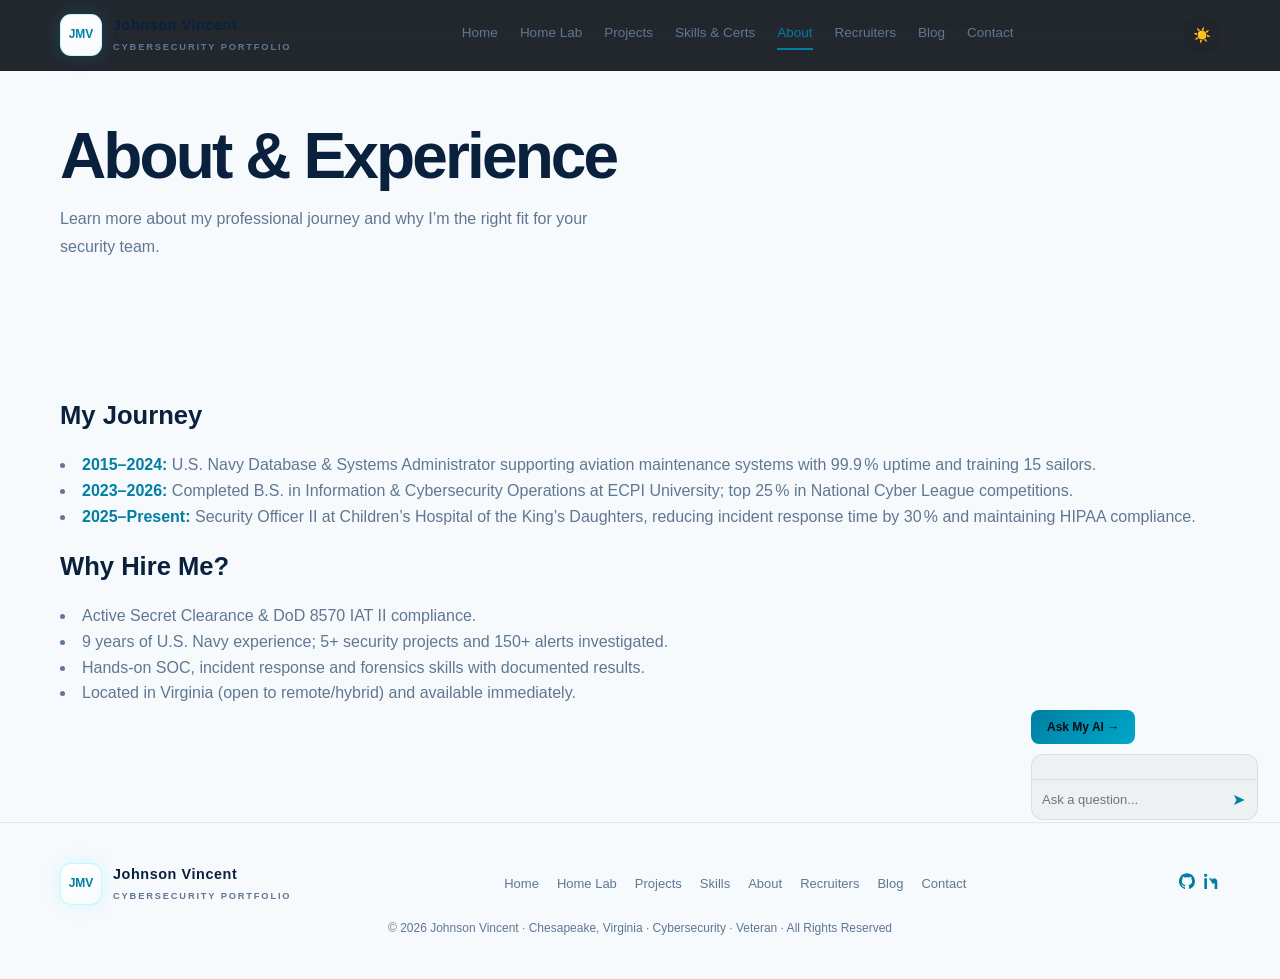
==== commit a28ca2e3: "Update logo and modify footer content" ====
--- a/about.html
+++ b/about.html
@@ -10,7 +10,7 @@
 <header class="topbar">
   <div class="wrap nav">
     <div class="brand">
-      <div class="blogo"><img src="assets/images/jmv-logo.png" alt="" onerror="this.style.display='none';this.parentNode.textContent='JMV'"></div>
+      <div class="blogo"><img src="assets/images/bear.png" alt="" onerror="this.parentNode.textContent='JMV'"></div>
       <div class="bname">Johnson Vincent<small>Cybersecurity Portfolio</small></div>
     </div>
     <nav class="nlinks">
@@ -40,7 +40,7 @@
       <ul class="whyhire">
         <li>Active Secret Clearance & DoD 8570 IAT II compliance.</li>
         <li>9 years of U.S. Navy experience; 5+ security projects and 150+ alerts investigated.</li>
-        <li>Hands‑on SOC, cloud and incident response skills with metrics and documented results.</li>
+        <li>Hands‑on SOC, incident response and forensics skills with documented results.</li>
         <li>Located in Virginia (open to remote/hybrid) and available immediately.</li>
       </ul>
     </div>
@@ -48,22 +48,21 @@
 </main>
 
 <footer>
-  <!-- reuse footer as before -->
   <div class="wrap">
     <div class="frow">
       <div class="brand">
-        <div class="blogo"><img src="assets/images/jmv-logo.png" alt="" onerror="this.style.display='none';this.parentNode.textContent='JMV'"></div>
+        <div class="blogo"><img src="assets/images/bear.png" alt="" onerror="this.parentNode.textContent='JMV'"></div>
         <div class="bname">Johnson Vincent<small>Cybersecurity Portfolio</small></div>
       </div>
       <nav class="flinks">
         <a href="index.html">Home</a><a href="lab.html">Home Lab</a><a href="projects.html">Projects</a><a href="skills.html">Skills</a><a href="about.html">About</a><a href="recruiters.html">Recruiters</a><a href="blog.html">Blog</a><a href="contact.html">Contact</a>
       </nav>
       <div class="socials">
-        <a href="https://github.com/johvin4014" target="_blank" aria-label="GitHub"><svg viewBox="0 0 24 24"><path d="M12 .5C5.37.5 0 5.87 0 12.5c0 5.3 3.44 9.8 8.2 11.38.6.1.82-.26.82-.58 0-.28-.01-1.04-.02-2.04-3.34.73-4.04-1.61-4.04-1.61-.55-1.38-1.33-1.75-1.33-1.75-1.09-.74.08-.73.08-.73 1.2.08 1.84 1.24 1.84 1.24 1.07 1.83 2.8 1.3 3.49.99.11-.78.42-1.31.76-1.61-2.66-.3-5.46-1.33-5.46-5.9 0-1.3.46-2.37 1.22-3.2-.12-.3-.53-1.52.12-3.17 0 0 1-.32 3.3 1.22A11.5 11.5 0 0 1 12 6.32c1.02 0 2.05.14 3.01.42 2.29-1.54 3.29-1.22 3.29-1.22.66 1.65.25 2.87.12 3.17.76.83 1.22 1.9 1.22 3.2 0 4.58-2.8 5.59-5.48 5.88.43.37.81 1.1.81 2.22 0 1.6-.01 2.88-.01 3.27 0 .32.22.69.83.57A12.02 12.02 0 0 0 24 12.5C24 5.87 18.63.5 12 .5Z"/></svg></a>
-        <a href="https://www.linkedin.com/in/johnson-vincent-cyber" target="_blank" aria-label="LinkedIn"><svg viewBox="0 0 24 24"><path d="M4.98 3.5C4.98 4.88 3.87 6 2.49 6A2.5 2.5 0 0 1 0 3.5C0 2.12 1.11 1 2.49 1a2.5 2.5 0 0 1 2.49 2.5ZM.5 8h4V24h-4V8Zm7 0h3.83v2.19h.05c.53-1.01 1.84-2.08 3.79-2.08 4.05 0 4.8 2.67 4.8 6.14V24h-4v-6.96c0-1.66-.03-3.79-2.31-3.79-2.31 0-2.66 1.8-2.66 3.67V24h-4V8Z"/></svg></a>
+        <a href="https://github.com/johvin4014" target="_blank" aria-label="GitHub"><svg viewBox="0 0 24 24"><path d="M12 .5C5.37.5 0 5.87 0 12.5c0 5.3 3.44 9.8 8.2 11.38.6.1.82-.26.82-.58 0-.28-.01-1.04-.02-2.04-3.34.73-4.04-1.61-4.04-1.61-.55-1.38-1.33-1.75-1.33-1.75-1.09-.74.08-.73.08-.73 1.2.08 1.84 1.24 1.84 1.24 1.07 1.83 2.8 1.3 3.49.99.11-.78.42-1.31.76-1.61-2.66-.3-5.46-1.33-5.46-5.9 0-1.3.46-2.37 1.22-3.2-.12-.3-.53-1.52.12-3.17 0 0 1-.32 3.3 1.22A11.5 11.5 0 0 1 12 6.32c1.02 0 2.05.14 3.01 0.42 2.29-1.54 3.29-1.22 3.29-1.22.66 1.65.25 2.87.12 3.17.76.83 1.22 1.9 1.22 3.2 0 4.58-2.8 5.59-5.48 5.88.43.37.81 1.1.81 2.22 0 1.6-.01 2.88-.01 3.27 0 .32.22.69.83.57A12.02 12.02 0 0 0 24 12.5C24 5.87 18.63.5 12 .5Z"/></svg></a>
+        <a href="https://www.linkedin.com/in/johnson-vincent-cyber" target="_blank" aria-label="LinkedIn"><svg viewBox="0 0 24 24"><path d="M4.98 3.5C4.98 4.88 3.87 6 2.49 6A2.5 2.5 0 0 1 0 3.5C0 2.12 1.11 1 2.49 1a2.5 2.5 0 0 1 2.49 2.5ZM.5 8h4V24h-4V8Zm7 0h3.83v2.19h.05 c.53-1.01 1.84-2.08 3.79-2.08 4.05 0 4.8 2.67 4.8 6.14V24h-4v-6.96c0-1.66-.03-3.79-2.31 0-3.79-2.66 1.8-2.66 3.67V24h-4V8Z"/></svg></a>
       </div>
     </div>
-    <div class="fcopy">© 2026 Johnson Vincent · Chesapeake, Virginia · Cybersecurity · Cloud · Veteran · All Rights Reserved</div>
+    <div class="fcopy">© 2026 Johnson Vincent · Chesapeake, Virginia · Cybersecurity · Veteran · All Rights Reserved</div>
   </div>
 </footer>
 
--- a/assets/css/style.css
+++ b/assets/css/style.css
@@ -0,0 +1,138 @@
+/* Base variables and light/dark theme */
+:root {
+  --bg: #050a12;
+  --bg2: #080f1c;
+  --panel: rgba(255, 255, 255, 0.04);
+  --panel2: rgba(255, 255, 255, 0.07);
+  --line: rgba(255, 255, 255, 0.07);
+  --text: #e6f3ff;
+  --muted: #7090b0;
+  --soft: #b8d8f5;
+  --cyan: #00e5ff;
+  --cyan2: #3dd8f5;
+  --green: #00ff88;
+  --amber: #f5a623;
+  --red: #ff4d6d;
+  --fh: "Syne", sans-serif;
+  --fb: "DM Sans", sans-serif;
+  --fm: "JetBrains Mono", monospace;
+  --max: 1160px;
+  --r: 20px;
+}
+
+body.light {
+  --bg: #f7fafc;
+  --bg2: #ffffff;
+  --panel: rgba(0, 0, 0, 0.035);
+  --panel2: rgba(0, 0, 0, 0.06);
+  --line: rgba(0, 0, 0, 0.08);
+  --text: #09213c;
+  --muted: #607792;
+  --soft: #305280;
+  --cyan: #007fa3;
+  --cyan2: #00a7c9;
+  --green: #008a4b;
+  --amber: #b26700;
+  --red: #ac2646;
+}
+
+* { box-sizing: border-box; margin: 0; padding: 0; }
+
+body {
+  font-family: var(--fb);
+  background: var(--bg);
+  color: var(--text);
+  line-height: 1.65;
+  overflow-x: hidden;
+  scroll-behavior: smooth;
+}
+
+/* Text selection color */
+::selection { background: var(--cyan); color: #020e18; }
+
+/* Links */
+a { color: var(--cyan); text-decoration: none; transition: 0.2s; }
+a:hover { text-decoration: underline; }
+
+/* Layout */
+.wrap { width: min(var(--max), 92%); margin: 0 auto; position: relative; }
+
+header.topbar {
+  position: sticky;
+  top: 0;
+  z-index: 1000;
+  backdrop-filter: blur(22px);
+  background: rgba(5, 10, 18, 0.88);
+  border-bottom: 1px solid var(--line);
+}
+
+.nav { display: flex; align-items: center; justify-content: space-between; gap: 18px; padding: 14px 0; }
+.brand { display: flex; align-items: center; gap: 11px; }
+.blogo { width: 42px; height: 42px; border-radius: 11px; background: linear-gradient(135deg, var(--bg2), var(--bg)); border: 1px solid rgba(0, 229, 255, 0.22); display: grid; place-items: center; flex-shrink: 0; box-shadow: 0 0 18px rgba(0, 229, 255, 0.15); overflow: hidden; font-family: var(--fh); font-weight: 800; font-size: 12px; color: var(--cyan); }
+.bname { font-family: var(--fh); font-weight: 700; font-size: 0.9rem; letter-spacing: 0.04em; display: flex; flex-direction: column; }
+.bname small { font-size: 0.58rem; letter-spacing: 0.2em; color: var(--muted); text-transform: uppercase; margin-top: 2px; }
+
+.nlinks { display: flex; align-items: center; gap: 22px; font-size: 13.5px; }
+.nlinks a { color: var(--muted); padding-bottom: 3px; position: relative; }
+.nlinks a::after { content: ""; position: absolute; left: 0; right: 0; bottom: -2px; height: 1.5px; background: var(--cyan); transform: scaleX(0); transition: 0.25s; }
+.nlinks a:hover, .nlinks a.active { color: var(--cyan); }
+.nlinks a:hover::after, .nlinks a.active::after { transform: scaleX(1); }
+
+.ibtn { border: 1px solid var(--line); background: var(--panel); width: 36px; height: 36px; border-radius: 50%; display: grid; place-items: center; cursor: pointer; font-size: 0.9rem; color: var(--text); }
+
+.hero { padding: 76px 0 66px; }
+.hero.small { padding: 56px 0 46px; }
+.hgrid { display: grid; grid-template-columns: 1.1fr 0.9fr; gap: 44px; align-items: center; }
+.eyebrow { display: inline-flex; align-items: center; gap: 8px; padding: 7px 14px; border-radius: 99px; margin-bottom: 20px; background: rgba(0, 229, 255, 0.07); border: 1px solid rgba(0, 229, 255, 0.16); color: var(--cyan); font-size: 12px; font-weight: 600; letter-spacing: 0.1em; text-transform: uppercase; }
+h1 { font-family: var(--fh); font-weight: 800; font-size: clamp(2.2rem, 5vw, 5rem); line-height: 0.93; letter-spacing: -0.045em; margin-bottom: 18px; }
+.hrole { font-family: var(--fh); font-weight: 600; font-size: 1.2rem; color: var(--soft); margin-bottom: 18px; }
+.hsub { color: var(--muted); font-size: 1rem; max-width: 560px; line-height: 1.8; margin-bottom: 26px; }
+.actions { display: flex; gap: 11px; flex-wrap: wrap; margin-top: 20px; }
+.btn { display: inline-flex; align-items: center; gap: 8px; border-radius: 99px; font-weight: 700; font-size: 14px; cursor: pointer; border: none; transition: 0.2s; }
+.btnp { padding: 13px 26px; background: linear-gradient(135deg, var(--cyan), var(--cyan2)); color: #020e18; }
+.btns { padding: 12px 22px; background: var(--panel); border: 1px solid rgba(255,255,255,0.1); color: var(--text); }
+.btnp:hover, .btns:hover { transform: translateY(-2px); }
+
+.features { padding: 60px 0; }
+.features h2 { font-family: var(--fh); font-weight: 700; font-size: 1.6rem; margin-bottom: 14px; }
+.fgrid { display: grid; grid-template-columns: repeat(auto-fit, minmax(240px, 1fr)); gap: 22px; }
+.fcard { border: 1px solid var(--line); border-radius: var(--r); background: var(--panel); padding: 28px; transition: 0.25s; display: flex; flex-direction: column; gap: 12px; }
+.fcard h3 { font-family: var(--fh); font-weight: 700; font-size: 1.3rem; color: var(--cyan); }
+.fcard p { font-size: 0.92rem; color: var(--muted); line-height: 1.6; }
+.fcard:hover { border-color: rgba(0, 229, 255, 0.2); transform: translateY(-4px); box-shadow: 0 22px 55px rgba(0,0,0,0.38), 0 0 0 1px rgba(0, 229, 255, 0.06) inset; }
+
+footer { padding: 40px 0; border-top: 1px solid var(--line); margin-top: 40px; }
+.frow { display: flex; align-items: center; justify-content: space-between; gap: 20px; flex-wrap: wrap; margin-bottom: 14px; }
+.flinks { display: flex; gap: 18px; flex-wrap: wrap; font-size: 13px; }
+.flinks a { color: var(--muted); }
+.flinks a:hover { color: var(--cyan); }
+.fcopy { font-size: 12px; color: var(--muted); text-align: center; margin-top: 14px; }
+.socials { display: flex; gap: 9px; }
+.socials svg { width: 16px; height: 16px; fill: currentColor; }
+
+.timeline, .whyhire { margin: 16px 0; list-style: disc inside; color: var(--muted); line-height: 1.6; }
+.timeline li strong, .whyhire li strong { color: var(--cyan); }
+
+.contact-form { margin-top: 32px; display: flex; flex-direction: column; gap: 12px; max-width: 480px; }
+.contact-form input, .contact-form textarea { background: var(--panel); border: 1px solid var(--line); border-radius: 8px; padding: 10px; color: var(--text); font-size: 0.92rem; }
+.contact-form button { align-self: flex-start; }
+.contact-form .form-note { font-size: 0.8rem; color: var(--muted); margin-top: 8px; }
+
+.chat-input-row { display: flex; border-top: 1px solid var(--line); }
+.chat-input-row input { flex: 1; background: transparent; border: none; padding: 10px; color: var(--text); font-size: 13px; }
+.chat-input-row button { border: none; background: transparent; padding: 10px 12px; color: var(--cyan); font-size: 16px; cursor: pointer; }
+
+#chat-widget { position: fixed; bottom: 80px; right: 22px; z-index: 150; max-width: 320px; font-family: var(--fb); }
+#chatToggle { padding: 10px 16px; border-radius: 8px; border: none; background: linear-gradient(135deg, var(--cyan), var(--cyan2)); color: #020e18; font-weight: 600; font-size: 12px; cursor: pointer; }
+#chatWindow { display: none; margin-top: 10px; border: 1px solid var(--line); border-radius: 12px; background: var(--panel); max-height: 400px; overflow: hidden; display: flex; flex-direction: column; }
+#chatMessages { padding: 12px; font-size: 13px; color: var(--text); overflow-y: auto; max-height: 300px; }
+.chat-line { display: flex; align-items: flex-start; gap: 8px; margin-bottom: 8px; }
+.chat-line.user { justify-content: flex-end; }
+.chat-line .bubble { background: var(--panel2); border: 1px solid var(--line); padding: 8px 12px; border-radius: 8px; max-width: 80%; color: var(--text); }
+.chat-line.ai .bubble { background: var(--bg2); }
+.chat-line img { width: 32px; height: 32px; border-radius: 50%; object-fit: cover; }
+
+@media (max-width: 768px) {
+  .hgrid { grid-template-columns: 1fr; text-align: center; gap: 30px; }
+  .nlinks { display: none; } /* Hide navigation on small screens; create your own mobile menu if needed */
+}
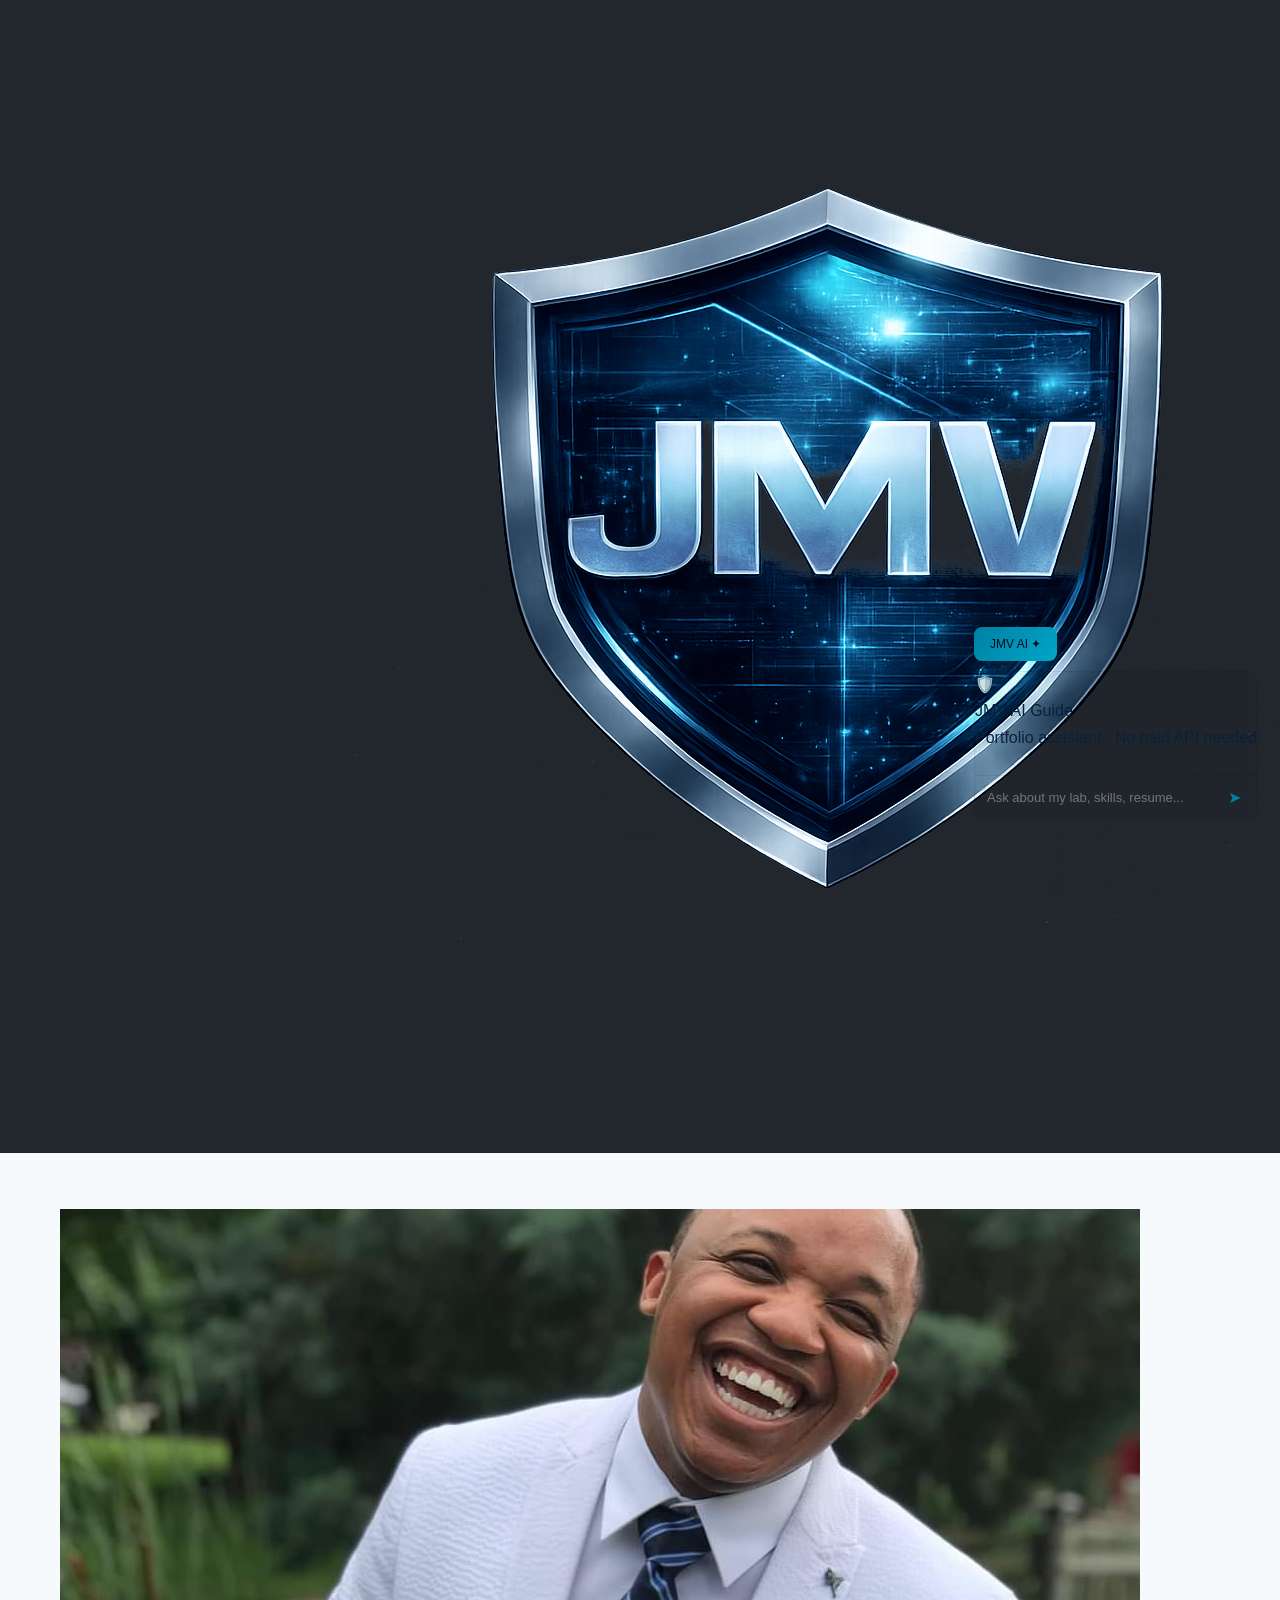
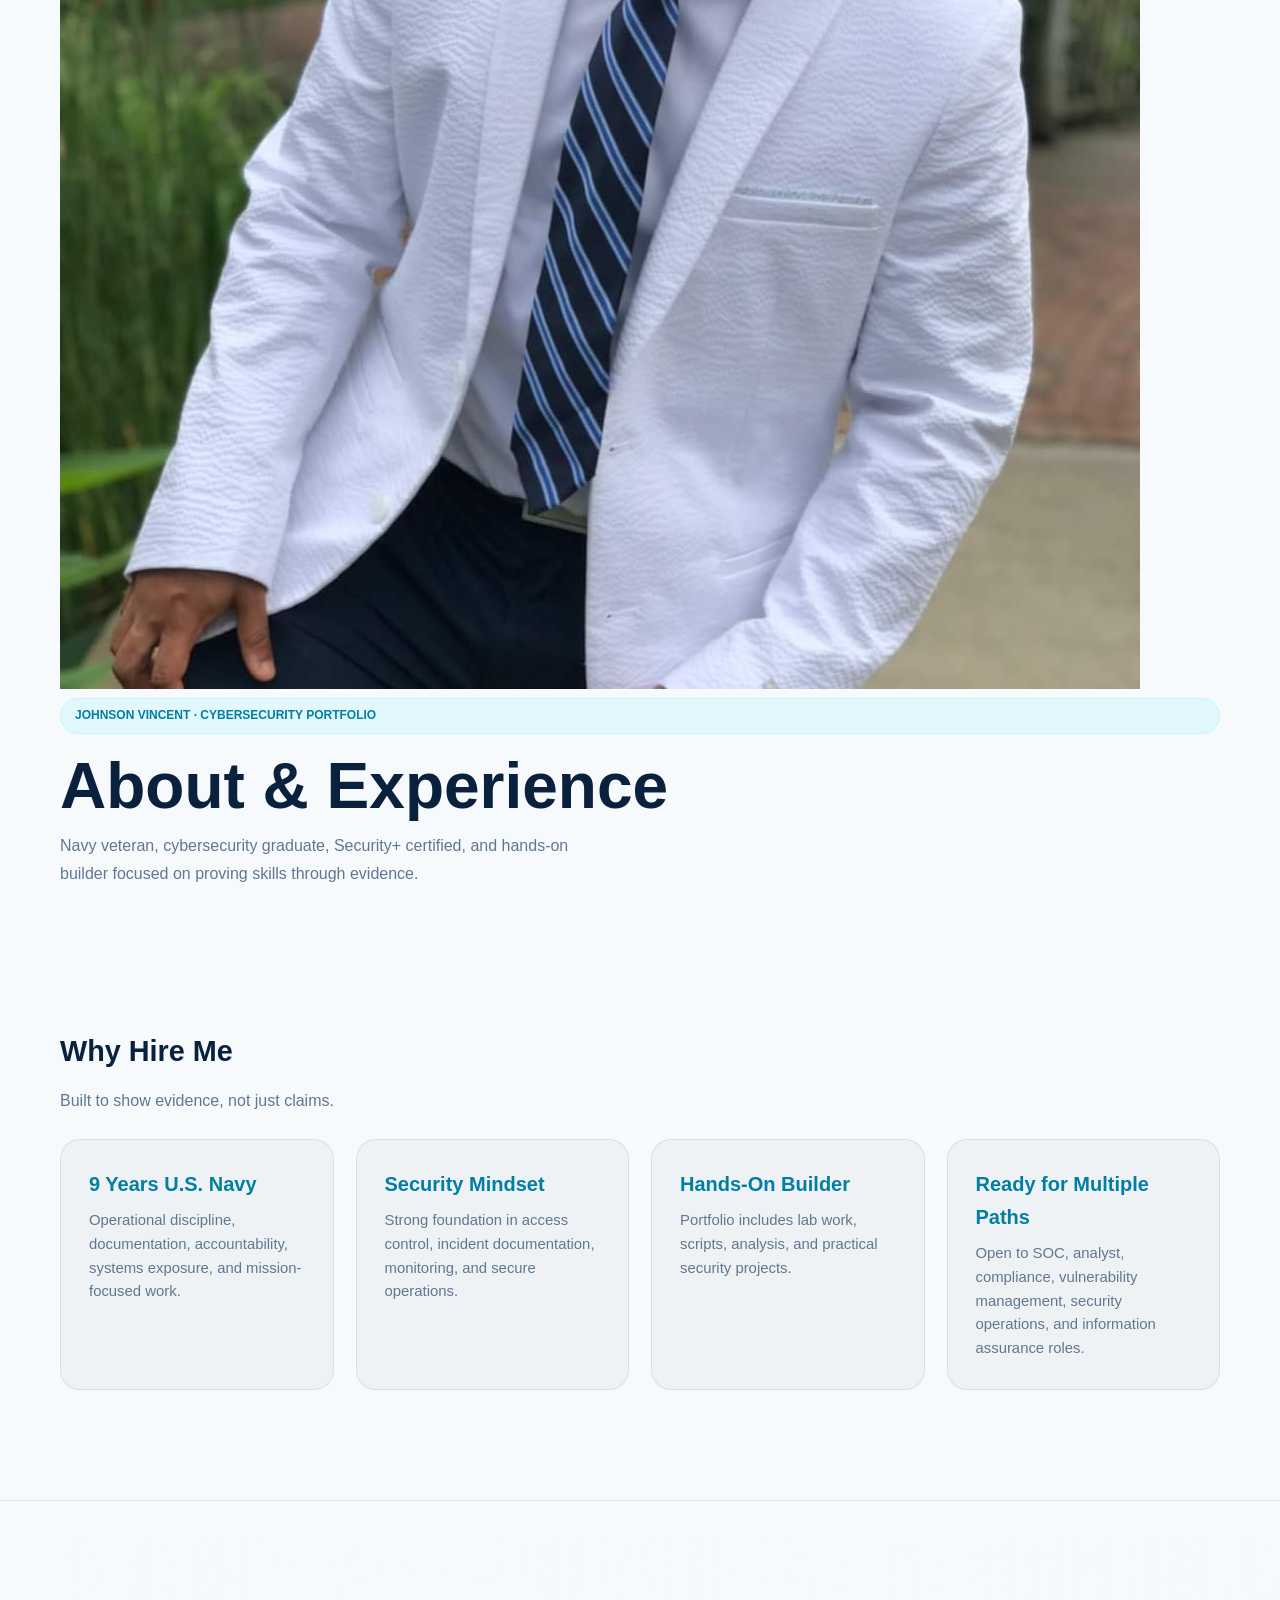
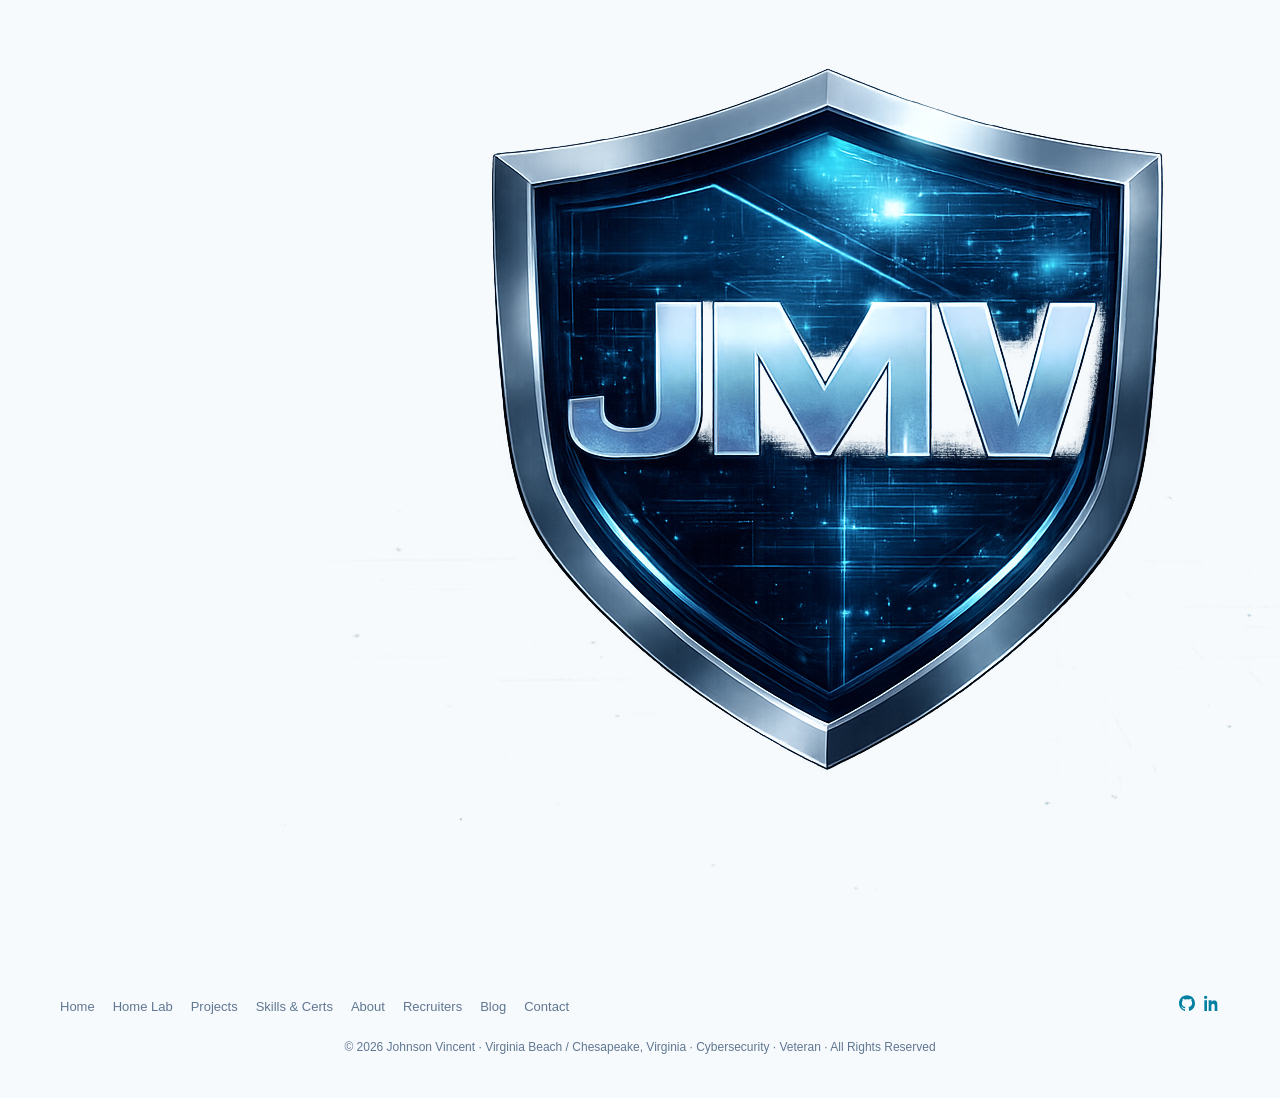
==== commit 92e8385a: "Enhance about.html with SEO and header updates Added meta description for SEO and updated header str" ====
--- a/about.html
+++ b/about.html
@@ -1,83 +1 @@
-<!DOCTYPE html>
-<html lang="en">
-<head>
-  <meta charset="UTF-8">
-  <meta name="viewport" content="width=device-width, initial-scale=1.0">
-  <title>About & Experience | Johnson Vincent</title>
-  <link rel="stylesheet" href="assets/css/style.css">
-</head>
-<body>
-<header class="topbar">
-  <div class="wrap nav">
-    <div class="brand">
-      <div class="blogo"><img src="assets/images/bear.png" alt="" onerror="this.parentNode.textContent='JMV'"></div>
-      <div class="bname">Johnson Vincent<small>Cybersecurity Portfolio</small></div>
-    </div>
-    <nav class="nlinks">
-      <a href="index.html">Home</a><a href="lab.html">Home Lab</a><a href="projects.html">Projects</a><a href="skills.html">Skills & Certs</a><a href="about.html" class="active">About</a><a href="recruiters.html">Recruiters</a><a href="blog.html">Blog</a><a href="contact.html">Contact</a>
-    </nav>
-    <button id="themeToggle" class="ibtn"><span id="themeIcon">🌙</span></button>
-  </div>
-</header>
-
-<main>
-  <section class="hero small">
-    <div class="wrap">
-      <h1>About & Experience</h1>
-      <p class="hsub">Learn more about my professional journey and why I’m the right fit for your security team.</p>
-    </div>
-  </section>
-
-  <section class="features">
-    <div class="wrap">
-      <h2>My Journey</h2>
-      <ul class="timeline">
-        <li><strong>2015–2024:</strong> U.S. Navy Database & Systems Administrator supporting aviation maintenance systems with 99.9 % uptime and training 15 sailors.</li>
-        <li><strong>2023–2026:</strong> Completed B.S. in Information & Cybersecurity Operations at ECPI University; top 25 % in National Cyber League competitions.</li>
-        <li><strong>2025–Present:</strong> Security Officer II at Children’s Hospital of the King’s Daughters, reducing incident response time by 30 % and maintaining HIPAA compliance.</li>
-      </ul>
-      <h2>Why Hire Me?</h2>
-      <ul class="whyhire">
-        <li>Active Secret Clearance & DoD 8570 IAT II compliance.</li>
-        <li>9 years of U.S. Navy experience; 5+ security projects and 150+ alerts investigated.</li>
-        <li>Hands‑on SOC, incident response and forensics skills with documented results.</li>
-        <li>Located in Virginia (open to remote/hybrid) and available immediately.</li>
-      </ul>
-    </div>
-  </section>
-</main>
-
-<footer>
-  <div class="wrap">
-    <div class="frow">
-      <div class="brand">
-        <div class="blogo"><img src="assets/images/bear.png" alt="" onerror="this.parentNode.textContent='JMV'"></div>
-        <div class="bname">Johnson Vincent<small>Cybersecurity Portfolio</small></div>
-      </div>
-      <nav class="flinks">
-        <a href="index.html">Home</a><a href="lab.html">Home Lab</a><a href="projects.html">Projects</a><a href="skills.html">Skills</a><a href="about.html">About</a><a href="recruiters.html">Recruiters</a><a href="blog.html">Blog</a><a href="contact.html">Contact</a>
-      </nav>
-      <div class="socials">
-        <a href="https://github.com/johvin4014" target="_blank" aria-label="GitHub"><svg viewBox="0 0 24 24"><path d="M12 .5C5.37.5 0 5.87 0 12.5c0 5.3 3.44 9.8 8.2 11.38.6.1.82-.26.82-.58 0-.28-.01-1.04-.02-2.04-3.34.73-4.04-1.61-4.04-1.61-.55-1.38-1.33-1.75-1.33-1.75-1.09-.74.08-.73.08-.73 1.2.08 1.84 1.24 1.84 1.24 1.07 1.83 2.8 1.3 3.49.99.11-.78.42-1.31.76-1.61-2.66-.3-5.46-1.33-5.46-5.9 0-1.3.46-2.37 1.22-3.2-.12-.3-.53-1.52.12-3.17 0 0 1-.32 3.3 1.22A11.5 11.5 0 0 1 12 6.32c1.02 0 2.05.14 3.01 0.42 2.29-1.54 3.29-1.22 3.29-1.22.66 1.65.25 2.87.12 3.17.76.83 1.22 1.9 1.22 3.2 0 4.58-2.8 5.59-5.48 5.88.43.37.81 1.1.81 2.22 0 1.6-.01 2.88-.01 3.27 0 .32.22.69.83.57A12.02 12.02 0 0 0 24 12.5C24 5.87 18.63.5 12 .5Z"/></svg></a>
-        <a href="https://www.linkedin.com/in/johnson-vincent-cyber" target="_blank" aria-label="LinkedIn"><svg viewBox="0 0 24 24"><path d="M4.98 3.5C4.98 4.88 3.87 6 2.49 6A2.5 2.5 0 0 1 0 3.5C0 2.12 1.11 1 2.49 1a2.5 2.5 0 0 1 2.49 2.5ZM.5 8h4V24h-4V8Zm7 0h3.83v2.19h.05 c.53-1.01 1.84-2.08 3.79-2.08 4.05 0 4.8 2.67 4.8 6.14V24h-4v-6.96c0-1.66-.03-3.79-2.31 0-3.79-2.66 1.8-2.66 3.67V24h-4V8Z"/></svg></a>
-      </div>
-    </div>
-    <div class="fcopy">© 2026 Johnson Vincent · Chesapeake, Virginia · Cybersecurity · Veteran · All Rights Reserved</div>
-  </div>
-</footer>
-
-<div id="chat-widget">
-  <button id="chatToggle">Ask My AI →</button>
-  <div id="chatWindow">
-    <div id="chatMessages"></div>
-    <div class="chat-input-row">
-      <input id="chatInput" type="text" placeholder="Ask a question...">
-      <button id="chatSend">➤</button>
-    </div>
-  </div>
-</div>
-
-<script src="assets/js/theme.js"></script>
-<script src="assets/js/ai.js"></script>
-</body>
-</html>
+<!DOCTYPE html><html lang="en"><head><meta charset="UTF-8"><meta name="viewport" content="width=device-width, initial-scale=1.0"><title>About & Experience | Johnson Vincent</title><meta name="description" content="Johnson Vincent cybersecurity portfolio: Navy veteran, Security+, Secret Clearance, hands-on labs and security projects."><link rel="stylesheet" href="assets/css/style.css"></head><body><header class="topbar"><div class="wrap nav"><a class="brand" href="index.html"><div class="brand-logo"><img src="images/jmv-logo.png" alt="JMV logo" onerror="this.style.display='none';this.parentNode.textContent='JMV'"></div><div class="bname">Johnson Vincent<small>Cybersecurity Portfolio</small></div></a><button id="navToggle" class="nav-hamburger" aria-label="Toggle navigation">☰</button><nav id="mainNav" class="nlinks"><a href="index.html">Home</a><a href="lab.html">Home Lab</a><a href="projects.html">Projects</a><a href="skills.html">Skills & Certs</a><a href="about.html" class="active">About</a><a href="recruiters.html">Recruiters</a><a href="blog.html">Blog</a><a href="contact.html">Contact</a></nav><div class="nav-actions"><button id="themeToggle" class="ibtn" aria-label="Toggle theme"><span id="themeIcon">🌙</span></button><div class="profile-chip"><img src="images/profile-photo.jpg" alt="Johnson Vincent" onerror="this.style.display='none';this.parentNode.textContent='JV'"></div></div></div></header><main><section class="hero small"><div class="wrap"><img src="images/profile-photo.jpg" alt="Johnson Vincent" class="page-visual"><div class="eyebrow">Johnson Vincent · Cybersecurity Portfolio</div><h1>About & Experience</h1><p class="hsub">Navy veteran, cybersecurity graduate, Security+ certified, and hands-on builder focused on proving skills through evidence.</p></div></section><section class="features"><div class="wrap"><div class="section-head"><h2>Why Hire Me</h2><p class="hsub">Built to show evidence, not just claims.</p></div><div class="fgrid"><a class="fcard" href="#"><h3>9 Years U.S. Navy</h3><p>Operational discipline, documentation, accountability, systems exposure, and mission-focused work.</p></a><a class="fcard" href="#"><h3>Security Mindset</h3><p>Strong foundation in access control, incident documentation, monitoring, and secure operations.</p></a><a class="fcard" href="#"><h3>Hands-On Builder</h3><p>Portfolio includes lab work, scripts, analysis, and practical security projects.</p></a><a class="fcard" href="#"><h3>Ready for Multiple Paths</h3><p>Open to SOC, analyst, compliance, vulnerability management, security operations, and information assurance roles.</p></a></div></div></section></main><footer><div class="wrap"><div class="frow"><a class="brand" href="index.html"><div class="brand-logo"><img src="images/jmv-logo.png" alt="JMV logo" onerror="this.style.display='none';this.parentNode.textContent='JMV'"></div><div class="bname">Johnson Vincent<small>Cybersecurity Portfolio</small></div></a><nav class="flinks"><a href="index.html">Home</a><a href="lab.html">Home Lab</a><a href="projects.html">Projects</a><a href="skills.html">Skills & Certs</a><a href="about.html">About</a><a href="recruiters.html">Recruiters</a><a href="blog.html">Blog</a><a href="contact.html">Contact</a></nav><div class="socials"><a href="https://github.com/johvin4014" target="_blank" aria-label="GitHub"><svg viewBox="0 0 24 24"><path d="M12 .5C5.37.5 0 5.87 0 12.5c0 5.3 3.44 9.8 8.2 11.38.6.1.82-.26.82-.58 0-.28-.01-1.04-.02-2.04-3.34.73-4.04-1.61-4.04-1.61-.55-1.38-1.33-1.75-1.33-1.75-1.09-.74.08-.73.08-.73 1.2.08 1.84 1.24 1.84 1.24 1.07 1.83 2.8 1.3 3.49.99.11-.78.42-1.31.76-1.61-2.66-.3-5.46-1.33-5.46-5.9 0-1.3.46-2.37 1.22-3.2-.12-.3-.53-1.52.12-3.17 0 0 1-.32 3.3 1.22A11.5 11.5 0 0 1 12 6.32c1.02 0 2.05.14 3.01.42 2.29-1.54 3.29-1.22 3.29-1.22.66 1.65.25 2.87.12 3.17.76.83 1.22 1.9 1.22 3.2 0 4.58-2.8 5.59-5.48 5.88.43.37.81 1.1.81 2.22 0 1.6-.01 2.88-.01 3.27 0 .32.22.69.83.57A12.02 12.02 0 0 0 24 12.5C24 5.87 18.63.5 12 .5Z"/></svg></a><a href="https://www.linkedin.com/in/johnson-vincent-cyber" target="_blank" aria-label="LinkedIn"><svg viewBox="0 0 24 24"><path d="M4.98 3.5C4.98 4.88 3.87 6 2.49 6A2.5 2.5 0 0 1 0 3.5C0 2.12 1.11 1 2.49 1a2.5 2.5 0 0 1 2.49 2.5ZM.5 8h4V24h-4V8Zm7 0h3.83v2.19h.05c.53-1.01 1.84-2.08 3.79-2.08 4.05 0 4.8 2.67 4.8 6.14V24h-4v-6.96c0-1.66-.03-3.79-2.31-3.79-2.31 0-2.66 1.8-2.66 3.67V24h-4V8Z"/></svg></a></div></div><div class="fcopy">© 2026 Johnson Vincent · Virginia Beach / Chesapeake, Virginia · Cybersecurity · Veteran · All Rights Reserved</div></div></footer><div id="chat-widget"><button id="chatToggle">JMV AI ✦</button><div id="chatWindow"><div id="chatHeader"><div class="ai-logo">🛡️</div><div><div class="ai-title">JMV AI Guide</div><div class="ai-sub">Portfolio assistant · No paid API needed</div></div></div><div id="chatMessages"></div><div class="chat-input-row"><input id="chatInput" type="text" placeholder="Ask about my lab, skills, resume..."><button id="chatSend">➤</button></div></div></div><script src="assets/js/theme.js"></script><script src="assets/js/ai.js"></script></body></html>
--- a/assets/css/style.css
+++ b/assets/css/style.css
@@ -1,21 +1,17 @@
-/* Base variables and light/dark theme */
+/* Base theme variables */
 :root {
   --bg: #050a12;
   --bg2: #080f1c;
-  --panel: rgba(255, 255, 255, 0.04);
-  --panel2: rgba(255, 255, 255, 0.07);
-  --line: rgba(255, 255, 255, 0.07);
+  --panel: rgba(255,255,255,0.04);
+  --panel2: rgba(255,255,255,0.07);
+  --line: rgba(255,255,255,0.07);
   --text: #e6f3ff;
   --muted: #7090b0;
   --soft: #b8d8f5;
   --cyan: #00e5ff;
   --cyan2: #3dd8f5;
-  --green: #00ff88;
-  --amber: #f5a623;
-  --red: #ff4d6d;
   --fh: "Syne", sans-serif;
   --fb: "DM Sans", sans-serif;
-  --fm: "JetBrains Mono", monospace;
   --max: 1160px;
   --r: 20px;
 }
@@ -23,21 +19,17 @@
 body.light {
   --bg: #f7fafc;
   --bg2: #ffffff;
-  --panel: rgba(0, 0, 0, 0.035);
-  --panel2: rgba(0, 0, 0, 0.06);
-  --line: rgba(0, 0, 0, 0.08);
+  --panel: rgba(0,0,0,0.03);
+  --panel2: rgba(0,0,0,0.06);
+  --line: rgba(0,0,0,0.08);
   --text: #09213c;
   --muted: #607792;
   --soft: #305280;
   --cyan: #007fa3;
   --cyan2: #00a7c9;
-  --green: #008a4b;
-  --amber: #b26700;
-  --red: #ac2646;
 }
 
 * { box-sizing: border-box; margin: 0; padding: 0; }
-
 body {
   font-family: var(--fb);
   background: var(--bg);
@@ -47,92 +39,98 @@
   scroll-behavior: smooth;
 }
 
-/* Text selection color */
-::selection { background: var(--cyan); color: #020e18; }
-
-/* Links */
-a { color: var(--cyan); text-decoration: none; transition: 0.2s; }
+a { color: var(--cyan); text-decoration: none; transition: .2s; }
 a:hover { text-decoration: underline; }
 
-/* Layout */
 .wrap { width: min(var(--max), 92%); margin: 0 auto; position: relative; }
 
-header.topbar {
-  position: sticky;
-  top: 0;
-  z-index: 1000;
-  backdrop-filter: blur(22px);
-  background: rgba(5, 10, 18, 0.88);
+header.topbar { 
+  position: sticky; top: 0; z-index: 999; 
+  backdrop-filter: blur(20px); 
+  background: rgba(5,10,18,0.88); 
   border-bottom: 1px solid var(--line);
 }
 
-.nav { display: flex; align-items: center; justify-content: space-between; gap: 18px; padding: 14px 0; }
-.brand { display: flex; align-items: center; gap: 11px; }
-.blogo { width: 42px; height: 42px; border-radius: 11px; background: linear-gradient(135deg, var(--bg2), var(--bg)); border: 1px solid rgba(0, 229, 255, 0.22); display: grid; place-items: center; flex-shrink: 0; box-shadow: 0 0 18px rgba(0, 229, 255, 0.15); overflow: hidden; font-family: var(--fh); font-weight: 800; font-size: 12px; color: var(--cyan); }
-.bname { font-family: var(--fh); font-weight: 700; font-size: 0.9rem; letter-spacing: 0.04em; display: flex; flex-direction: column; }
-.bname small { font-size: 0.58rem; letter-spacing: 0.2em; color: var(--muted); text-transform: uppercase; margin-top: 2px; }
+.nav { display: flex; align-items: center; justify-content: space-between; padding: 14px 0; }
+.brand { display: flex; align-items: center; gap: 12px; }
+.blogo { width: 42px; height: 42px; border-radius: 12px; overflow: hidden; display: flex; align-items: center; justify-content: center; background: var(--bg2); border: 1px solid var(--line); }
+.bname { font-family: var(--fh); font-weight: 700; font-size: .9rem; display: flex; flex-direction: column; }
+.bname small { font-size: .6rem; letter-spacing: .2em; color: var(--muted); margin-top: 2px; }
 
-.nlinks { display: flex; align-items: center; gap: 22px; font-size: 13.5px; }
-.nlinks a { color: var(--muted); padding-bottom: 3px; position: relative; }
-.nlinks a::after { content: ""; position: absolute; left: 0; right: 0; bottom: -2px; height: 1.5px; background: var(--cyan); transform: scaleX(0); transition: 0.25s; }
-.nlinks a:hover, .nlinks a.active { color: var(--cyan); }
-.nlinks a:hover::after, .nlinks a.active::after { transform: scaleX(1); }
+.nlinks { display: flex; gap: 22px; font-size: 14px; }
+.nlinks a { color: var(--muted); position: relative; padding-bottom: 4px; }
+.nlinks a.active, .nlinks a:hover { color: var(--cyan); }
+.nlinks a.active::after, .nlinks a:hover::after {
+  content: ""; position: absolute; left: 0; right: 0; bottom: -2px;
+  height: 2px; background: var(--cyan); border-radius: 1px;
+}
 
-.ibtn { border: 1px solid var(--line); background: var(--panel); width: 36px; height: 36px; border-radius: 50%; display: grid; place-items: center; cursor: pointer; font-size: 0.9rem; color: var(--text); }
+.ibtn { border: 1px solid var(--line); background: var(--panel); width: 36px; height: 36px; border-radius: 50%; display: grid; place-items: center; cursor: pointer; color: var(--text); }
 
-.hero { padding: 76px 0 66px; }
-.hero.small { padding: 56px 0 46px; }
-.hgrid { display: grid; grid-template-columns: 1.1fr 0.9fr; gap: 44px; align-items: center; }
-.eyebrow { display: inline-flex; align-items: center; gap: 8px; padding: 7px 14px; border-radius: 99px; margin-bottom: 20px; background: rgba(0, 229, 255, 0.07); border: 1px solid rgba(0, 229, 255, 0.16); color: var(--cyan); font-size: 12px; font-weight: 600; letter-spacing: 0.1em; text-transform: uppercase; }
-h1 { font-family: var(--fh); font-weight: 800; font-size: clamp(2.2rem, 5vw, 5rem); line-height: 0.93; letter-spacing: -0.045em; margin-bottom: 18px; }
-.hrole { font-family: var(--fh); font-weight: 600; font-size: 1.2rem; color: var(--soft); margin-bottom: 18px; }
-.hsub { color: var(--muted); font-size: 1rem; max-width: 560px; line-height: 1.8; margin-bottom: 26px; }
-.actions { display: flex; gap: 11px; flex-wrap: wrap; margin-top: 20px; }
-.btn { display: inline-flex; align-items: center; gap: 8px; border-radius: 99px; font-weight: 700; font-size: 14px; cursor: pointer; border: none; transition: 0.2s; }
-.btnp { padding: 13px 26px; background: linear-gradient(135deg, var(--cyan), var(--cyan2)); color: #020e18; }
-.btns { padding: 12px 22px; background: var(--panel); border: 1px solid rgba(255,255,255,0.1); color: var(--text); }
-.btnp:hover, .btns:hover { transform: translateY(-2px); }
+.nav-hamburger {
+  display: none; 
+  font-size: 1.8rem; 
+  border: 1px solid var(--line);
+  background: var(--panel); 
+  border-radius: 8px; 
+  padding: 2px 10px;
+  cursor: pointer; 
+  color: var(--text);
+}
+
+/* Mobile nav hide */
+@media (max-width: 768px) {
+  .nlinks { display: none; flex-direction: column; background: var(--bg2); padding: 12px; border: 1px solid var(--line); border-radius: 8px; position: absolute; right: 10px; top: 60px; z-index: 200; }
+  .nav-hamburger { display: block; }
+}
+
+.hero { padding: 72px 0; }
+.hero.small { padding: 56px 0; }
+.hgrid { display: grid; grid-template-columns: 1.1fr 0.9fr; align-items: center; gap: 44px; }
+.eyebrow { background: rgba(0,229,255,.08); border: 1px solid rgba(0,229,255,.16); color: var(--cyan); font-size: 12px; font-weight: 600; padding: 7px 14px; border-radius: 20px; text-transform: uppercase; margin-bottom: 20px; }
+h1 { font-family: var(--fh); font-weight: 800; font-size: clamp(2.4rem, 5vw, 5rem); line-height: 1; margin-bottom: 14px; }
+.hrole { font-family: var(--fh); font-weight: 600; font-size: 1.2rem; color: var(--soft); margin-bottom: 20px; }
+.hsub { font-size: 1rem; color: var(--muted); max-width: 560px; margin-bottom: 24px; line-height: 1.75; }
+
+.actions { display: flex; gap: 12px; flex-wrap: wrap; margin-top: 16px; }
+.btn { display: inline-flex; align-items: center; gap: 6px; border-radius: 50px; font-weight: 700; font-size: 14px; cursor: pointer; border: none; transition: 0.2s; }
+.btnp { background: linear-gradient(135deg, var(--cyan), var(--cyan2)); color: #020e18; padding: 13px 26px; }
+.btns { background: var(--panel); border: 1px solid var(--line); color: var(--text); padding: 12px 22px; }
 
 .features { padding: 60px 0; }
-.features h2 { font-family: var(--fh); font-weight: 700; font-size: 1.6rem; margin-bottom: 14px; }
+.features h2 { font-family: var(--fh); font-size: 1.8rem; font-weight: 700; margin-bottom: 12px; }
 .fgrid { display: grid; grid-template-columns: repeat(auto-fit, minmax(240px, 1fr)); gap: 22px; }
-.fcard { border: 1px solid var(--line); border-radius: var(--r); background: var(--panel); padding: 28px; transition: 0.25s; display: flex; flex-direction: column; gap: 12px; }
-.fcard h3 { font-family: var(--fh); font-weight: 700; font-size: 1.3rem; color: var(--cyan); }
-.fcard p { font-size: 0.92rem; color: var(--muted); line-height: 1.6; }
-.fcard:hover { border-color: rgba(0, 229, 255, 0.2); transform: translateY(-4px); box-shadow: 0 22px 55px rgba(0,0,0,0.38), 0 0 0 1px rgba(0, 229, 255, 0.06) inset; }
+.fcard { background: var(--panel); border: 1px solid var(--line); border-radius: var(--r); padding: 28px; transition: 0.25s; }
+.fcard:hover { border-color: rgba(0,229,255,0.2); transform: translateY(-4px); box-shadow: 0 12px 28px rgba(0,0,0,0.4), 0 0 0 1px rgba(0,229,255,0.06) inset; }
+.fcard h3 { font-family: var(--fh); font-size: 1.25rem; font-weight: 700; color: var(--cyan); margin-bottom: 8px; }
+.fcard p { font-size: 0.93rem; color: var(--muted); line-height: 1.6; }
 
-footer { padding: 40px 0; border-top: 1px solid var(--line); margin-top: 40px; }
-.frow { display: flex; align-items: center; justify-content: space-between; gap: 20px; flex-wrap: wrap; margin-bottom: 14px; }
-.flinks { display: flex; gap: 18px; flex-wrap: wrap; font-size: 13px; }
+footer { border-top: 1px solid var(--line); padding: 40px 0; margin-top: 50px; }
+.frow { display: flex; align-items: center; justify-content: space-between; gap: 20px; flex-wrap: wrap; margin-bottom: 18px; }
+.flinks { display: flex; gap: 18px; font-size: 13px; }
 .flinks a { color: var(--muted); }
 .flinks a:hover { color: var(--cyan); }
-.fcopy { font-size: 12px; color: var(--muted); text-align: center; margin-top: 14px; }
+
 .socials { display: flex; gap: 9px; }
 .socials svg { width: 16px; height: 16px; fill: currentColor; }
 
-.timeline, .whyhire { margin: 16px 0; list-style: disc inside; color: var(--muted); line-height: 1.6; }
-.timeline li strong, .whyhire li strong { color: var(--cyan); }
+.fcopy { font-size: 12px; color: var(--muted); text-align: center; }
 
 .contact-form { margin-top: 32px; display: flex; flex-direction: column; gap: 12px; max-width: 480px; }
-.contact-form input, .contact-form textarea { background: var(--panel); border: 1px solid var(--line); border-radius: 8px; padding: 10px; color: var(--text); font-size: 0.92rem; }
+.contact-form input,
+.contact-form textarea { background: var(--panel); border: 1px solid var(--line); border-radius: 8px; padding: 10px; color: var(--text); font-size: 0.93rem; }
 .contact-form button { align-self: flex-start; }
-.contact-form .form-note { font-size: 0.8rem; color: var(--muted); margin-top: 8px; }
 
+#chat-widget { position: fixed; bottom: 80px; right: 22px; z-index: 999; max-width: 320px; font-family: var(--fb); }
+#chatToggle { border: none; border-radius: 8px; padding: 10px 16px; font-size: 12px; color: #020e18; cursor: pointer; background: linear-gradient(135deg, var(--cyan), var(--cyan2)); }
+#chatWindow { display: none; margin-top: 10px; border: 1px solid var(--line); border-radius: 12px; background: var(--panel); overflow: hidden; max-height: 400px; display: flex; flex-direction: column; }
+#chatMessages { padding: 12px; font-size: 13px; color: var(--text); overflow-y: auto; max-height: 300px; }
 .chat-input-row { display: flex; border-top: 1px solid var(--line); }
-.chat-input-row input { flex: 1; background: transparent; border: none; padding: 10px; color: var(--text); font-size: 13px; }
-.chat-input-row button { border: none; background: transparent; padding: 10px 12px; color: var(--cyan); font-size: 16px; cursor: pointer; }
+.chat-input-row input { flex: 1; border: none; background: transparent; padding: 12px; color: var(--text); font-size: 13px; outline: none; }
+.chat-input-row button { border: none; background: transparent; padding: 12px 16px; font-size: 16px; color: var(--cyan); cursor: pointer; }
 
-#chat-widget { position: fixed; bottom: 80px; right: 22px; z-index: 150; max-width: 320px; font-family: var(--fb); }
-#chatToggle { padding: 10px 16px; border-radius: 8px; border: none; background: linear-gradient(135deg, var(--cyan), var(--cyan2)); color: #020e18; font-weight: 600; font-size: 12px; cursor: pointer; }
-#chatWindow { display: none; margin-top: 10px; border: 1px solid var(--line); border-radius: 12px; background: var(--panel); max-height: 400px; overflow: hidden; display: flex; flex-direction: column; }
-#chatMessages { padding: 12px; font-size: 13px; color: var(--text); overflow-y: auto; max-height: 300px; }
 .chat-line { display: flex; align-items: flex-start; gap: 8px; margin-bottom: 8px; }
 .chat-line.user { justify-content: flex-end; }
+.chat-line img { width: 32px; height: 32px; border-radius: 50%; object-fit: cover; }
 .chat-line .bubble { background: var(--panel2); border: 1px solid var(--line); padding: 8px 12px; border-radius: 8px; max-width: 80%; color: var(--text); }
 .chat-line.ai .bubble { background: var(--bg2); }
-.chat-line img { width: 32px; height: 32px; border-radius: 50%; object-fit: cover; }
-
-@media (max-width: 768px) {
-  .hgrid { grid-template-columns: 1fr; text-align: center; gap: 30px; }
-  .nlinks { display: none; } /* Hide navigation on small screens; create your own mobile menu if needed */
-}
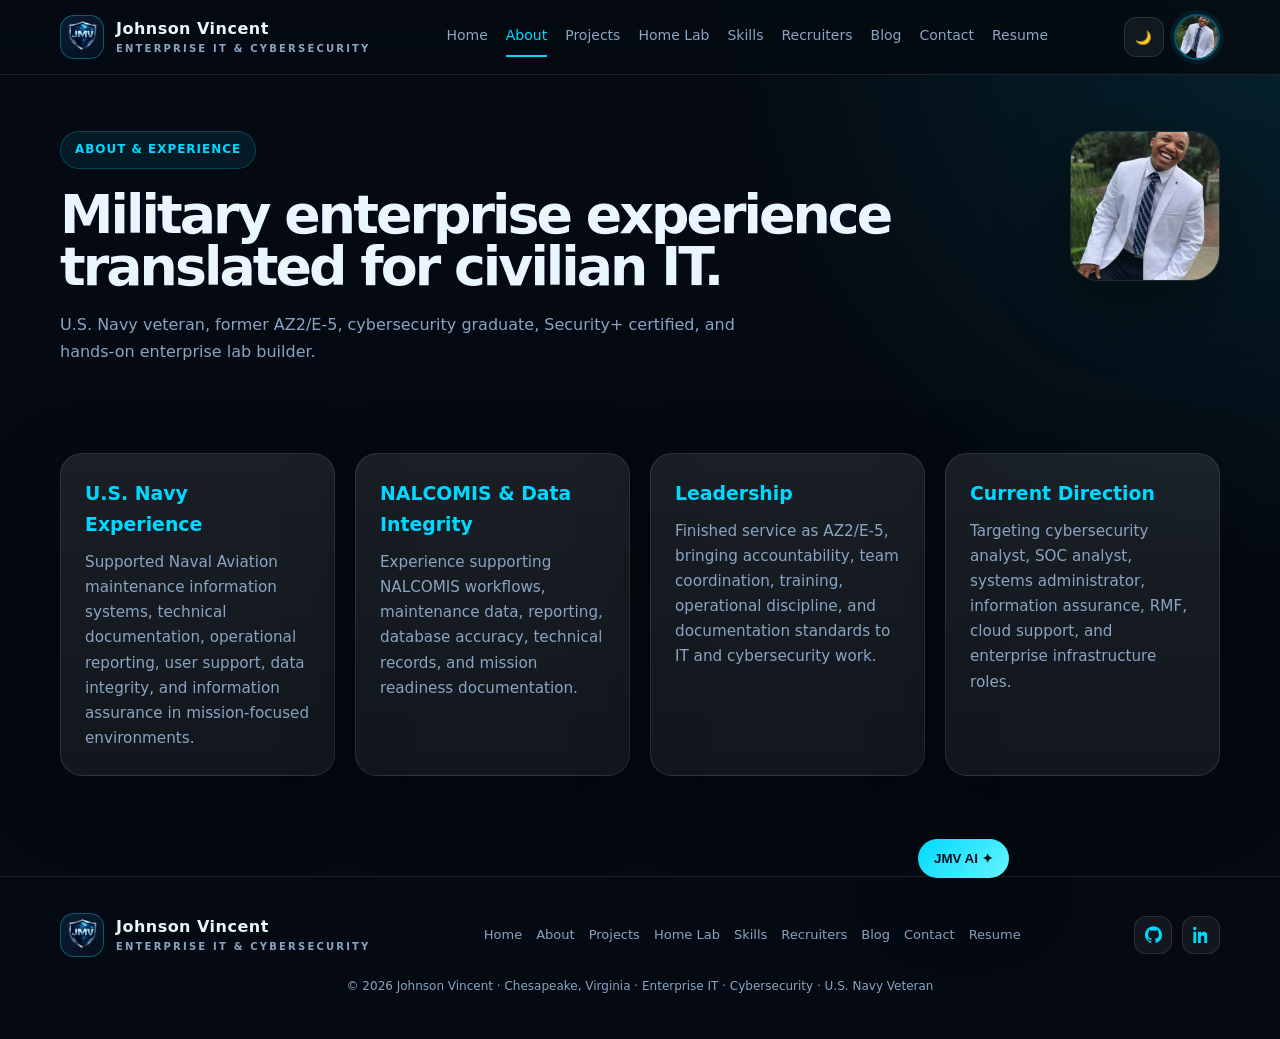
==== commit 88c846d2: "Revise about.html for content and SEO improvements Updated the about page with new content and meta " ====
--- a/about.html
+++ b/about.html
@@ -1 +1,10 @@
-<!DOCTYPE html><html lang="en"><head><meta charset="UTF-8"><meta name="viewport" content="width=device-width, initial-scale=1.0"><title>About & Experience | Johnson Vincent</title><meta name="description" content="Johnson Vincent cybersecurity portfolio: Navy veteran, Security+, Secret Clearance, hands-on labs and security projects."><link rel="stylesheet" href="assets/css/style.css"></head><body><header class="topbar"><div class="wrap nav"><a class="brand" href="index.html"><div class="brand-logo"><img src="images/jmv-logo.png" alt="JMV logo" onerror="this.style.display='none';this.parentNode.textContent='JMV'"></div><div class="bname">Johnson Vincent<small>Cybersecurity Portfolio</small></div></a><button id="navToggle" class="nav-hamburger" aria-label="Toggle navigation">☰</button><nav id="mainNav" class="nlinks"><a href="index.html">Home</a><a href="lab.html">Home Lab</a><a href="projects.html">Projects</a><a href="skills.html">Skills & Certs</a><a href="about.html" class="active">About</a><a href="recruiters.html">Recruiters</a><a href="blog.html">Blog</a><a href="contact.html">Contact</a></nav><div class="nav-actions"><button id="themeToggle" class="ibtn" aria-label="Toggle theme"><span id="themeIcon">🌙</span></button><div class="profile-chip"><img src="images/profile-photo.jpg" alt="Johnson Vincent" onerror="this.style.display='none';this.parentNode.textContent='JV'"></div></div></div></header><main><section class="hero small"><div class="wrap"><img src="images/profile-photo.jpg" alt="Johnson Vincent" class="page-visual"><div class="eyebrow">Johnson Vincent · Cybersecurity Portfolio</div><h1>About & Experience</h1><p class="hsub">Navy veteran, cybersecurity graduate, Security+ certified, and hands-on builder focused on proving skills through evidence.</p></div></section><section class="features"><div class="wrap"><div class="section-head"><h2>Why Hire Me</h2><p class="hsub">Built to show evidence, not just claims.</p></div><div class="fgrid"><a class="fcard" href="#"><h3>9 Years U.S. Navy</h3><p>Operational discipline, documentation, accountability, systems exposure, and mission-focused work.</p></a><a class="fcard" href="#"><h3>Security Mindset</h3><p>Strong foundation in access control, incident documentation, monitoring, and secure operations.</p></a><a class="fcard" href="#"><h3>Hands-On Builder</h3><p>Portfolio includes lab work, scripts, analysis, and practical security projects.</p></a><a class="fcard" href="#"><h3>Ready for Multiple Paths</h3><p>Open to SOC, analyst, compliance, vulnerability management, security operations, and information assurance roles.</p></a></div></div></section></main><footer><div class="wrap"><div class="frow"><a class="brand" href="index.html"><div class="brand-logo"><img src="images/jmv-logo.png" alt="JMV logo" onerror="this.style.display='none';this.parentNode.textContent='JMV'"></div><div class="bname">Johnson Vincent<small>Cybersecurity Portfolio</small></div></a><nav class="flinks"><a href="index.html">Home</a><a href="lab.html">Home Lab</a><a href="projects.html">Projects</a><a href="skills.html">Skills & Certs</a><a href="about.html">About</a><a href="recruiters.html">Recruiters</a><a href="blog.html">Blog</a><a href="contact.html">Contact</a></nav><div class="socials"><a href="https://github.com/johvin4014" target="_blank" aria-label="GitHub"><svg viewBox="0 0 24 24"><path d="M12 .5C5.37.5 0 5.87 0 12.5c0 5.3 3.44 9.8 8.2 11.38.6.1.82-.26.82-.58 0-.28-.01-1.04-.02-2.04-3.34.73-4.04-1.61-4.04-1.61-.55-1.38-1.33-1.75-1.33-1.75-1.09-.74.08-.73.08-.73 1.2.08 1.84 1.24 1.84 1.24 1.07 1.83 2.8 1.3 3.49.99.11-.78.42-1.31.76-1.61-2.66-.3-5.46-1.33-5.46-5.9 0-1.3.46-2.37 1.22-3.2-.12-.3-.53-1.52.12-3.17 0 0 1-.32 3.3 1.22A11.5 11.5 0 0 1 12 6.32c1.02 0 2.05.14 3.01.42 2.29-1.54 3.29-1.22 3.29-1.22.66 1.65.25 2.87.12 3.17.76.83 1.22 1.9 1.22 3.2 0 4.58-2.8 5.59-5.48 5.88.43.37.81 1.1.81 2.22 0 1.6-.01 2.88-.01 3.27 0 .32.22.69.83.57A12.02 12.02 0 0 0 24 12.5C24 5.87 18.63.5 12 .5Z"/></svg></a><a href="https://www.linkedin.com/in/johnson-vincent-cyber" target="_blank" aria-label="LinkedIn"><svg viewBox="0 0 24 24"><path d="M4.98 3.5C4.98 4.88 3.87 6 2.49 6A2.5 2.5 0 0 1 0 3.5C0 2.12 1.11 1 2.49 1a2.5 2.5 0 0 1 2.49 2.5ZM.5 8h4V24h-4V8Zm7 0h3.83v2.19h.05c.53-1.01 1.84-2.08 3.79-2.08 4.05 0 4.8 2.67 4.8 6.14V24h-4v-6.96c0-1.66-.03-3.79-2.31-3.79-2.31 0-2.66 1.8-2.66 3.67V24h-4V8Z"/></svg></a></div></div><div class="fcopy">© 2026 Johnson Vincent · Virginia Beach / Chesapeake, Virginia · Cybersecurity · Veteran · All Rights Reserved</div></div></footer><div id="chat-widget"><button id="chatToggle">JMV AI ✦</button><div id="chatWindow"><div id="chatHeader"><div class="ai-logo">🛡️</div><div><div class="ai-title">JMV AI Guide</div><div class="ai-sub">Portfolio assistant · No paid API needed</div></div></div><div id="chatMessages"></div><div class="chat-input-row"><input id="chatInput" type="text" placeholder="Ask about my lab, skills, resume..."><button id="chatSend">➤</button></div></div></div><script src="assets/js/theme.js"></script><script src="assets/js/ai.js"></script></body></html>
+<!DOCTYPE html>
+<html lang="en">
+<head>
+  <meta charset="UTF-8"><meta name="viewport" content="width=device-width, initial-scale=1.0">
+  <title>About & Experience | Johnson Vincent</title><meta name="description" content="About Johnson Vincent: U.S. Navy veteran, AZ2/E-5, CompTIA Security+, cybersecurity graduate, and enterprise IT professional.">
+  <meta name="author" content="Johnson Vincent"><link rel="canonical" href="https://www.johnsonvincent.com/about.html">
+  <meta property="og:title" content="About & Experience | Johnson Vincent"><meta property="og:description" content="About Johnson Vincent: U.S. Navy veteran, AZ2/E-5, CompTIA Security+, cybersecurity graduate, and enterprise IT professional."><meta property="og:type" content="website">
+  <link rel="stylesheet" href="assets/css/style.css">
+</head>
+<body><header class="topbar"><div class="wrap nav"><a class="brand" href="index.html"><div class="brand-logo"><img src="images/jmv-logo.png" alt="JMV logo" onerror="this.style.display='none';this.parentNode.textContent='JMV'"></div><div class="bname">Johnson Vincent<small>Enterprise IT & Cybersecurity</small></div></a><button id="navToggle" class="nav-hamburger" aria-label="Toggle navigation">☰</button><nav id="mainNav" class="nlinks"><a href="index.html">Home</a><a href="about.html" class="active">About</a><a href="projects.html">Projects</a><a href="lab.html">Home Lab</a><a href="skills.html">Skills</a><a href="recruiters.html">Recruiters</a><a href="blog.html">Blog</a><a href="contact.html">Contact</a><a href="JV%20Resume.docx" target="_blank" rel="noopener noreferrer">Resume</a></nav><div class="nav-actions"><button id="themeToggle" class="ibtn" aria-label="Toggle theme"><span id="themeIcon">🌙</span></button><div class="profile-chip"><img src="images/profile-photo.jpg" alt="Johnson Vincent" onerror="this.style.display='none';this.parentNode.textContent='JV'"></div></div></div></header><main><section class="hero small"><div class="wrap"><img src="images/profile-photo.jpg" alt="Johnson Vincent" class="page-visual" onerror="this.style.display='none'"><div class="eyebrow">About & Experience</div><h1>Military enterprise experience translated for civilian IT.</h1><p class="hsub">U.S. Navy veteran, former AZ2/E-5, cybersecurity graduate, Security+ certified, and hands-on enterprise lab builder.</p></div></section><section class="features"><div class="wrap"><div class="fgrid"><div class="fcard"><h3>U.S. Navy Experience</h3><p>Supported Naval Aviation maintenance information systems, technical documentation, operational reporting, user support, data integrity, and information assurance in mission-focused environments.</p></div><div class="fcard"><h3>NALCOMIS & Data Integrity</h3><p>Experience supporting NALCOMIS workflows, maintenance data, reporting, database accuracy, technical records, and mission readiness documentation.</p></div><div class="fcard"><h3>Leadership</h3><p>Finished service as AZ2/E-5, bringing accountability, team coordination, training, operational discipline, and documentation standards to IT and cybersecurity work.</p></div><div class="fcard"><h3>Current Direction</h3><p>Targeting cybersecurity analyst, SOC analyst, systems administrator, information assurance, RMF, cloud support, and enterprise infrastructure roles.</p></div></div></div></section></main><footer><div class="wrap"><div class="frow"><a class="brand" href="index.html"><div class="brand-logo"><img src="images/jmv-logo.png" alt="JMV logo" onerror="this.style.display='none';this.parentNode.textContent='JMV'"></div><div class="bname">Johnson Vincent<small>Enterprise IT & Cybersecurity</small></div></a><nav class="flinks"><a href="index.html">Home</a><a href="about.html">About</a><a href="projects.html">Projects</a><a href="lab.html">Home Lab</a><a href="skills.html">Skills</a><a href="recruiters.html">Recruiters</a><a href="blog.html">Blog</a><a href="contact.html">Contact</a><a href="JV%20Resume.docx">Resume</a></nav><div class="socials"><a href="https://github.com/johvin4014" target="_blank" aria-label="GitHub"><svg viewBox="0 0 24 24"><path d="M12 .5C5.37.5 0 5.87 0 12.5c0 5.3 3.44 9.8 8.2 11.38.6.1.82-.26.82-.58 0-.28-.01-1.04-.02-2.04-3.34.73-4.04-1.61-4.04-1.61-.55-1.38-1.33-1.75-1.33-1.75-1.09-.74.08-.73.08-.73 1.2.08 1.84 1.24 1.84 1.24 1.07 1.83 2.8 1.3 3.49.99.11-.78.42-1.31.76-1.61-2.66-.3-5.46-1.33-5.46-5.9 0-1.3.46-2.37 1.22-3.2-.12-.3-.53-1.52.12-3.17 0 0 1-.32 3.3 1.22A11.5 11.5 0 0 1 12 6.32c1.02 0 2.05.14 3.01.42 2.29-1.54 3.29-1.22 3.29-1.22.66 1.65.25 2.87.12 3.17.76.83 1.22 1.9 1.22 3.2 0 4.58-2.8 5.59-5.48 5.88.43.37.81 1.1.81 2.22 0 1.6-.01 2.88-.01 3.27 0 .32.22.69.83.57A12.02 12.02 0 0 0 24 12.5C24 5.87 18.63.5 12 .5Z"/></svg></a><a href="https://www.linkedin.com/in/johnson-vincent-cyber" target="_blank" aria-label="LinkedIn"><svg viewBox="0 0 24 24"><path d="M4.98 3.5C4.98 4.88 3.87 6 2.49 6A2.5 2.5 0 0 1 0 3.5C0 2.12 1.11 1 2.49 1a2.5 2.5 0 0 1 2.49 2.5ZM.5 8h4V24h-4V8Zm7 0h3.83v2.19h.05c.53-1.01 1.84-2.08 3.79-2.08 4.05 0 4.8 2.67 4.8 6.14V24h-4v-6.96c0-1.66-.03-3.79-2.31-3.79-2.31 0-2.66 1.8-2.66 3.67V24h-4V8Z"/></svg></a></div></div><div class="fcopy">© 2026 Johnson Vincent · Chesapeake, Virginia · Enterprise IT · Cybersecurity · U.S. Navy Veteran</div></div></footer><div id="chat-widget"><button id="chatToggle">JMV AI ✦</button><div id="chatWindow"><div id="chatHeader"><div class="ai-logo">🛡️</div><div><div class="ai-title">JMV AI Guide</div><div class="ai-sub">Portfolio assistant · No paid API needed</div></div></div><div id="chatMessages"></div><div class="chat-input-row"><input id="chatInput" type="text" placeholder="Ask about my lab, skills, resume..."><button id="chatSend">➤</button></div></div></div><script src="assets/js/theme.js"></script><script src="assets/js/ai.js"></script></body></html>
--- a/assets/css/style.css
+++ b/assets/css/style.css
@@ -1,136 +1,36 @@
-/* Base theme variables */
-:root {
-  --bg: #050a12;
-  --bg2: #080f1c;
-  --panel: rgba(255,255,255,0.04);
-  --panel2: rgba(255,255,255,0.07);
-  --line: rgba(255,255,255,0.07);
-  --text: #e6f3ff;
-  --muted: #7090b0;
-  --soft: #b8d8f5;
-  --cyan: #00e5ff;
-  --cyan2: #3dd8f5;
-  --fh: "Syne", sans-serif;
-  --fb: "DM Sans", sans-serif;
-  --max: 1160px;
-  --r: 20px;
+ :root{
+  --bg:#050a12;--bg2:#08111f;--panel:rgba(255,255,255,.055);--panel2:rgba(255,255,255,.085);
+  --line:rgba(255,255,255,.10);--text:#e9f5ff;--muted:#88a4c2;--soft:#b8d8f5;
+  --cyan:#00d9ff;--cyan2:#67f4ff;--green:#00ff88;--gold:#facc15;
+  --shadow:0 22px 70px rgba(0,0,0,.38);--max:1160px;--r:22px;
+  --font:system-ui,-apple-system,BlinkMacSystemFont,"Segoe UI",sans-serif;
 }
-
-body.light {
-  --bg: #f7fafc;
-  --bg2: #ffffff;
-  --panel: rgba(0,0,0,0.03);
-  --panel2: rgba(0,0,0,0.06);
-  --line: rgba(0,0,0,0.08);
-  --text: #09213c;
-  --muted: #607792;
-  --soft: #305280;
-  --cyan: #007fa3;
-  --cyan2: #00a7c9;
-}
-
-* { box-sizing: border-box; margin: 0; padding: 0; }
-body {
-  font-family: var(--fb);
-  background: var(--bg);
-  color: var(--text);
-  line-height: 1.65;
-  overflow-x: hidden;
-  scroll-behavior: smooth;
-}
-
-a { color: var(--cyan); text-decoration: none; transition: .2s; }
-a:hover { text-decoration: underline; }
-
-.wrap { width: min(var(--max), 92%); margin: 0 auto; position: relative; }
-
-header.topbar { 
-  position: sticky; top: 0; z-index: 999; 
-  backdrop-filter: blur(20px); 
-  background: rgba(5,10,18,0.88); 
-  border-bottom: 1px solid var(--line);
-}
-
-.nav { display: flex; align-items: center; justify-content: space-between; padding: 14px 0; }
-.brand { display: flex; align-items: center; gap: 12px; }
-.blogo { width: 42px; height: 42px; border-radius: 12px; overflow: hidden; display: flex; align-items: center; justify-content: center; background: var(--bg2); border: 1px solid var(--line); }
-.bname { font-family: var(--fh); font-weight: 700; font-size: .9rem; display: flex; flex-direction: column; }
-.bname small { font-size: .6rem; letter-spacing: .2em; color: var(--muted); margin-top: 2px; }
-
-.nlinks { display: flex; gap: 22px; font-size: 14px; }
-.nlinks a { color: var(--muted); position: relative; padding-bottom: 4px; }
-.nlinks a.active, .nlinks a:hover { color: var(--cyan); }
-.nlinks a.active::after, .nlinks a:hover::after {
-  content: ""; position: absolute; left: 0; right: 0; bottom: -2px;
-  height: 2px; background: var(--cyan); border-radius: 1px;
-}
-
-.ibtn { border: 1px solid var(--line); background: var(--panel); width: 36px; height: 36px; border-radius: 50%; display: grid; place-items: center; cursor: pointer; color: var(--text); }
-
-.nav-hamburger {
-  display: none; 
-  font-size: 1.8rem; 
-  border: 1px solid var(--line);
-  background: var(--panel); 
-  border-radius: 8px; 
-  padding: 2px 10px;
-  cursor: pointer; 
-  color: var(--text);
-}
-
-/* Mobile nav hide */
-@media (max-width: 768px) {
-  .nlinks { display: none; flex-direction: column; background: var(--bg2); padding: 12px; border: 1px solid var(--line); border-radius: 8px; position: absolute; right: 10px; top: 60px; z-index: 200; }
-  .nav-hamburger { display: block; }
-}
-
-.hero { padding: 72px 0; }
-.hero.small { padding: 56px 0; }
-.hgrid { display: grid; grid-template-columns: 1.1fr 0.9fr; align-items: center; gap: 44px; }
-.eyebrow { background: rgba(0,229,255,.08); border: 1px solid rgba(0,229,255,.16); color: var(--cyan); font-size: 12px; font-weight: 600; padding: 7px 14px; border-radius: 20px; text-transform: uppercase; margin-bottom: 20px; }
-h1 { font-family: var(--fh); font-weight: 800; font-size: clamp(2.4rem, 5vw, 5rem); line-height: 1; margin-bottom: 14px; }
-.hrole { font-family: var(--fh); font-weight: 600; font-size: 1.2rem; color: var(--soft); margin-bottom: 20px; }
-.hsub { font-size: 1rem; color: var(--muted); max-width: 560px; margin-bottom: 24px; line-height: 1.75; }
-
-.actions { display: flex; gap: 12px; flex-wrap: wrap; margin-top: 16px; }
-.btn { display: inline-flex; align-items: center; gap: 6px; border-radius: 50px; font-weight: 700; font-size: 14px; cursor: pointer; border: none; transition: 0.2s; }
-.btnp { background: linear-gradient(135deg, var(--cyan), var(--cyan2)); color: #020e18; padding: 13px 26px; }
-.btns { background: var(--panel); border: 1px solid var(--line); color: var(--text); padding: 12px 22px; }
-
-.features { padding: 60px 0; }
-.features h2 { font-family: var(--fh); font-size: 1.8rem; font-weight: 700; margin-bottom: 12px; }
-.fgrid { display: grid; grid-template-columns: repeat(auto-fit, minmax(240px, 1fr)); gap: 22px; }
-.fcard { background: var(--panel); border: 1px solid var(--line); border-radius: var(--r); padding: 28px; transition: 0.25s; }
-.fcard:hover { border-color: rgba(0,229,255,0.2); transform: translateY(-4px); box-shadow: 0 12px 28px rgba(0,0,0,0.4), 0 0 0 1px rgba(0,229,255,0.06) inset; }
-.fcard h3 { font-family: var(--fh); font-size: 1.25rem; font-weight: 700; color: var(--cyan); margin-bottom: 8px; }
-.fcard p { font-size: 0.93rem; color: var(--muted); line-height: 1.6; }
-
-footer { border-top: 1px solid var(--line); padding: 40px 0; margin-top: 50px; }
-.frow { display: flex; align-items: center; justify-content: space-between; gap: 20px; flex-wrap: wrap; margin-bottom: 18px; }
-.flinks { display: flex; gap: 18px; font-size: 13px; }
-.flinks a { color: var(--muted); }
-.flinks a:hover { color: var(--cyan); }
-
-.socials { display: flex; gap: 9px; }
-.socials svg { width: 16px; height: 16px; fill: currentColor; }
-
-.fcopy { font-size: 12px; color: var(--muted); text-align: center; }
-
-.contact-form { margin-top: 32px; display: flex; flex-direction: column; gap: 12px; max-width: 480px; }
-.contact-form input,
-.contact-form textarea { background: var(--panel); border: 1px solid var(--line); border-radius: 8px; padding: 10px; color: var(--text); font-size: 0.93rem; }
-.contact-form button { align-self: flex-start; }
-
-#chat-widget { position: fixed; bottom: 80px; right: 22px; z-index: 999; max-width: 320px; font-family: var(--fb); }
-#chatToggle { border: none; border-radius: 8px; padding: 10px 16px; font-size: 12px; color: #020e18; cursor: pointer; background: linear-gradient(135deg, var(--cyan), var(--cyan2)); }
-#chatWindow { display: none; margin-top: 10px; border: 1px solid var(--line); border-radius: 12px; background: var(--panel); overflow: hidden; max-height: 400px; display: flex; flex-direction: column; }
-#chatMessages { padding: 12px; font-size: 13px; color: var(--text); overflow-y: auto; max-height: 300px; }
-.chat-input-row { display: flex; border-top: 1px solid var(--line); }
-.chat-input-row input { flex: 1; border: none; background: transparent; padding: 12px; color: var(--text); font-size: 13px; outline: none; }
-.chat-input-row button { border: none; background: transparent; padding: 12px 16px; font-size: 16px; color: var(--cyan); cursor: pointer; }
-
-.chat-line { display: flex; align-items: flex-start; gap: 8px; margin-bottom: 8px; }
-.chat-line.user { justify-content: flex-end; }
-.chat-line img { width: 32px; height: 32px; border-radius: 50%; object-fit: cover; }
-.chat-line .bubble { background: var(--panel2); border: 1px solid var(--line); padding: 8px 12px; border-radius: 8px; max-width: 80%; color: var(--text); }
-.chat-line.ai .bubble { background: var(--bg2); }
+body.light{--bg:#f7fafc;--bg2:#ffffff;--panel:rgba(0,0,0,.035);--panel2:rgba(0,0,0,.06);--line:rgba(0,0,0,.09);--text:#09213c;--muted:#607792;--soft:#305280;--cyan:#007fa3;--cyan2:#00a7c9;--shadow:0 18px 45px rgba(5,32,55,.12)}
+*{box-sizing:border-box;margin:0;padding:0}html{scroll-behavior:smooth}
+body{font-family:var(--font);background:radial-gradient(circle at top right,rgba(0,217,255,.12),transparent 34%),var(--bg);color:var(--text);line-height:1.65;overflow-x:hidden}
+a{color:inherit;text-decoration:none}.wrap{width:min(var(--max),92%);margin:0 auto}
+.topbar{position:sticky;top:0;z-index:1000;background:rgba(5,10,18,.9);backdrop-filter:blur(18px);border-bottom:1px solid var(--line)}
+body.light .topbar{background:rgba(255,255,255,.88)}
+.nav{min-height:74px;display:flex;align-items:center;justify-content:space-between;gap:18px;padding:8px 0}
+.brand{display:flex;align-items:center;gap:12px;min-width:220px}.brand-logo{width:44px;height:44px;border-radius:14px;border:1px solid rgba(0,217,255,.35);overflow:hidden;background:linear-gradient(135deg,#0c1d34,#05101d);display:grid;place-items:center;color:var(--cyan);font-weight:900}
+.brand-logo img{width:100%;height:100%;object-fit:cover}.bname{font-weight:800;letter-spacing:.03em;color:var(--text);line-height:1.1}.bname small{display:block;margin-top:5px;color:var(--muted);font-size:10px;letter-spacing:.22em;text-transform:uppercase}
+.nlinks{display:flex;align-items:center;gap:18px;color:var(--muted);font-size:14px}.nlinks a{padding:7px 0;border-bottom:2px solid transparent}.nlinks a:hover,.nlinks a.active{color:var(--cyan);border-bottom-color:var(--cyan)}
+.nav-actions{display:flex;align-items:center;gap:10px}.profile-chip{width:46px;height:46px;border-radius:50%;overflow:hidden;border:2px solid rgba(0,217,255,.38);box-shadow:0 0 0 4px rgba(0,217,255,.08)}
+.profile-chip img{width:100%;height:100%;object-fit:cover}.ibtn,.nav-hamburger{border:1px solid var(--line);background:var(--panel);color:var(--text);width:40px;height:40px;border-radius:12px;display:grid;place-items:center;cursor:pointer}.nav-hamburger{display:none;font-size:20px}
+.hero{padding:72px 0}.hero.small{padding:56px 0 30px}.hgrid{display:grid;grid-template-columns:1.08fr .92fr;gap:48px;align-items:center}
+.eyebrow{display:inline-flex;align-items:center;gap:8px;border:1px solid rgba(0,217,255,.24);background:rgba(0,217,255,.08);color:var(--cyan);font-size:12px;font-weight:900;letter-spacing:.08em;text-transform:uppercase;border-radius:999px;padding:8px 14px;margin-bottom:20px}
+h1{font-size:clamp(2.35rem,5vw,5rem);line-height:.98;letter-spacing:-.055em;margin-bottom:18px}.hero.small h1{font-size:clamp(2.1rem,4.2vw,4rem)}
+h2{font-size:clamp(1.7rem,3vw,2.55rem);line-height:1.1;margin-bottom:10px}h3{font-size:1.18rem;margin-bottom:10px;color:var(--cyan)}
+.hrole{font-size:1.1rem;color:var(--soft);font-weight:800;margin-bottom:18px}.hsub,p{color:var(--muted)}.hsub{font-size:1rem;max-width:680px}
+.actions{display:flex;gap:12px;flex-wrap:wrap;margin-top:26px}.btn{display:inline-flex;align-items:center;justify-content:center;gap:8px;border-radius:999px;font-size:14px;font-weight:900;transition:.2s}.btnp{background:linear-gradient(135deg,var(--cyan),var(--cyan2));color:#02101b;padding:13px 24px}.btns{border:1px solid var(--line);background:var(--panel);padding:12px 22px;color:var(--text)}.btn:hover{transform:translateY(-2px)}
+.hero-card,.fcard{border:1px solid var(--line);background:linear-gradient(180deg,var(--panel2),var(--panel));border-radius:var(--r);box-shadow:var(--shadow)}.hero-card{position:relative;padding:22px;overflow:hidden}.hero-profile{width:100%;max-height:430px;object-fit:cover;object-position:center;border-radius:22px;border:1px solid var(--line);display:block}
+.image-badge{position:absolute;left:36px;bottom:36px;background:rgba(5,10,18,.82);border:1px solid rgba(0,217,255,.22);backdrop-filter:blur(12px);border-radius:18px;padding:14px 16px;color:var(--text);font-size:13px}.image-badge strong{display:block;color:var(--cyan);font-size:12px;text-transform:uppercase;letter-spacing:.08em}
+.page-visual{float:right;width:150px;height:150px;border-radius:28px;object-fit:cover;border:1px solid var(--line);margin:0 0 18px 24px;box-shadow:var(--shadow)}
+.features{padding:58px 0}.section-head{margin-bottom:24px}.fgrid{display:grid;grid-template-columns:repeat(auto-fit,minmax(240px,1fr));gap:20px}.fcard{padding:24px;transition:.22s;min-height:150px}.fcard:hover{transform:translateY(-4px);border-color:rgba(0,217,255,.35)}.fcard p,.fcard li{font-size:.95rem}.fcard ul{padding-left:18px;color:var(--muted)}
+.statline{display:flex;gap:10px;flex-wrap:wrap;margin-top:16px}.pill{border:1px solid var(--line);background:var(--panel);color:var(--soft);border-radius:999px;padding:7px 11px;font-size:12px;font-weight:800}
+.resume-box{background:linear-gradient(135deg,rgba(0,217,255,.14),rgba(0,255,136,.10));border:1px solid rgba(0,217,255,.3);border-radius:var(--r);padding:26px;margin-top:22px}
+.contact-form{margin-top:24px;display:grid;gap:12px;max-width:560px}.contact-form input,.contact-form textarea{background:var(--panel);border:1px solid var(--line);color:var(--text);border-radius:14px;padding:13px 14px;font:inherit}
+footer{border-top:1px solid var(--line);padding:36px 0 42px;margin-top:42px}.frow{display:flex;align-items:center;justify-content:space-between;gap:18px;flex-wrap:wrap}.flinks{display:flex;gap:14px;flex-wrap:wrap;color:var(--muted);font-size:13px}.fcopy{text-align:center;color:var(--muted);font-size:12px;margin-top:20px}.socials{display:flex;gap:10px}.socials a{width:38px;height:38px;border:1px solid var(--line);border-radius:12px;display:grid;place-items:center;background:var(--panel);color:var(--cyan)}.socials svg{width:17px;height:17px;fill:currentColor}
+#chat-widget{position:fixed;right:22px;bottom:22px;z-index:1500;width:min(340px,calc(100vw - 32px));font-family:var(--font)}#chatToggle{border:none;border-radius:999px;background:linear-gradient(135deg,var(--cyan),var(--cyan2));color:#02101b;font-weight:900;padding:12px 16px;cursor:pointer;box-shadow:var(--shadow)}#chatWindow{display:none;margin-top:10px;border:1px solid var(--line);background:rgba(8,17,31,.92);backdrop-filter:blur(18px);border-radius:20px;overflow:hidden;box-shadow:var(--shadow)}body.light #chatWindow{background:rgba(255,255,255,.92)}#chatHeader{display:flex;align-items:center;gap:10px;padding:12px;border-bottom:1px solid var(--line)}.ai-logo{width:38px;height:38px;border-radius:14px;background:linear-gradient(135deg,#00d9ff,#7c3cff);display:grid;place-items:center;color:#02101b;font-size:22px;font-weight:900}.ai-title{font-weight:900}.ai-sub{color:var(--muted);font-size:12px}#chatMessages{max-height:300px;overflow:auto;padding:12px}.chat-line{display:flex;gap:8px;margin-bottom:10px}.chat-line.user{justify-content:flex-end}.chat-line img{width:30px;height:30px;border-radius:50%;object-fit:cover;border:1px solid var(--line)}.bubble{max-width:82%;border:1px solid var(--line);border-radius:15px;padding:9px 11px;background:var(--panel);font-size:13px;color:var(--text)}.chat-line.user .bubble{background:rgba(0,217,255,.14);border-color:rgba(0,217,255,.28)}.chat-input-row{display:flex;border-top:1px solid var(--line)}.chat-input-row input{flex:1;border:0;background:transparent;color:var(--text);padding:13px;outline:none}.chat-input-row button{border:0;background:transparent;color:var(--cyan);padding:0 15px;font-weight:900;cursor:pointer}
+@media(max-width:900px){.hgrid{grid-template-columns:1fr}.hero-card{max-width:520px}.page-visual{float:none;display:block;margin:0 0 22px 0}}
+@media(max-width:768px){.nav{height:auto;min-height:70px}.brand{min-width:auto}.nlinks{display:none;position:absolute;right:0;top:72px;flex-direction:column;gap:8px;width:min(280px,90vw);padding:16px;border:1px solid var(--line);background:var(--bg2);border-radius:18px;box-shadow:var(--shadow)}.nlinks.open{display:flex}.nav-hamburger{display:grid}h1{font-size:clamp(2.15rem,14vw,3.4rem)}.hero{padding:42px 0}.profile-chip{width:42px;height:42px}.page-visual{width:120px;height:120px}.brand .bname small{display:none}}
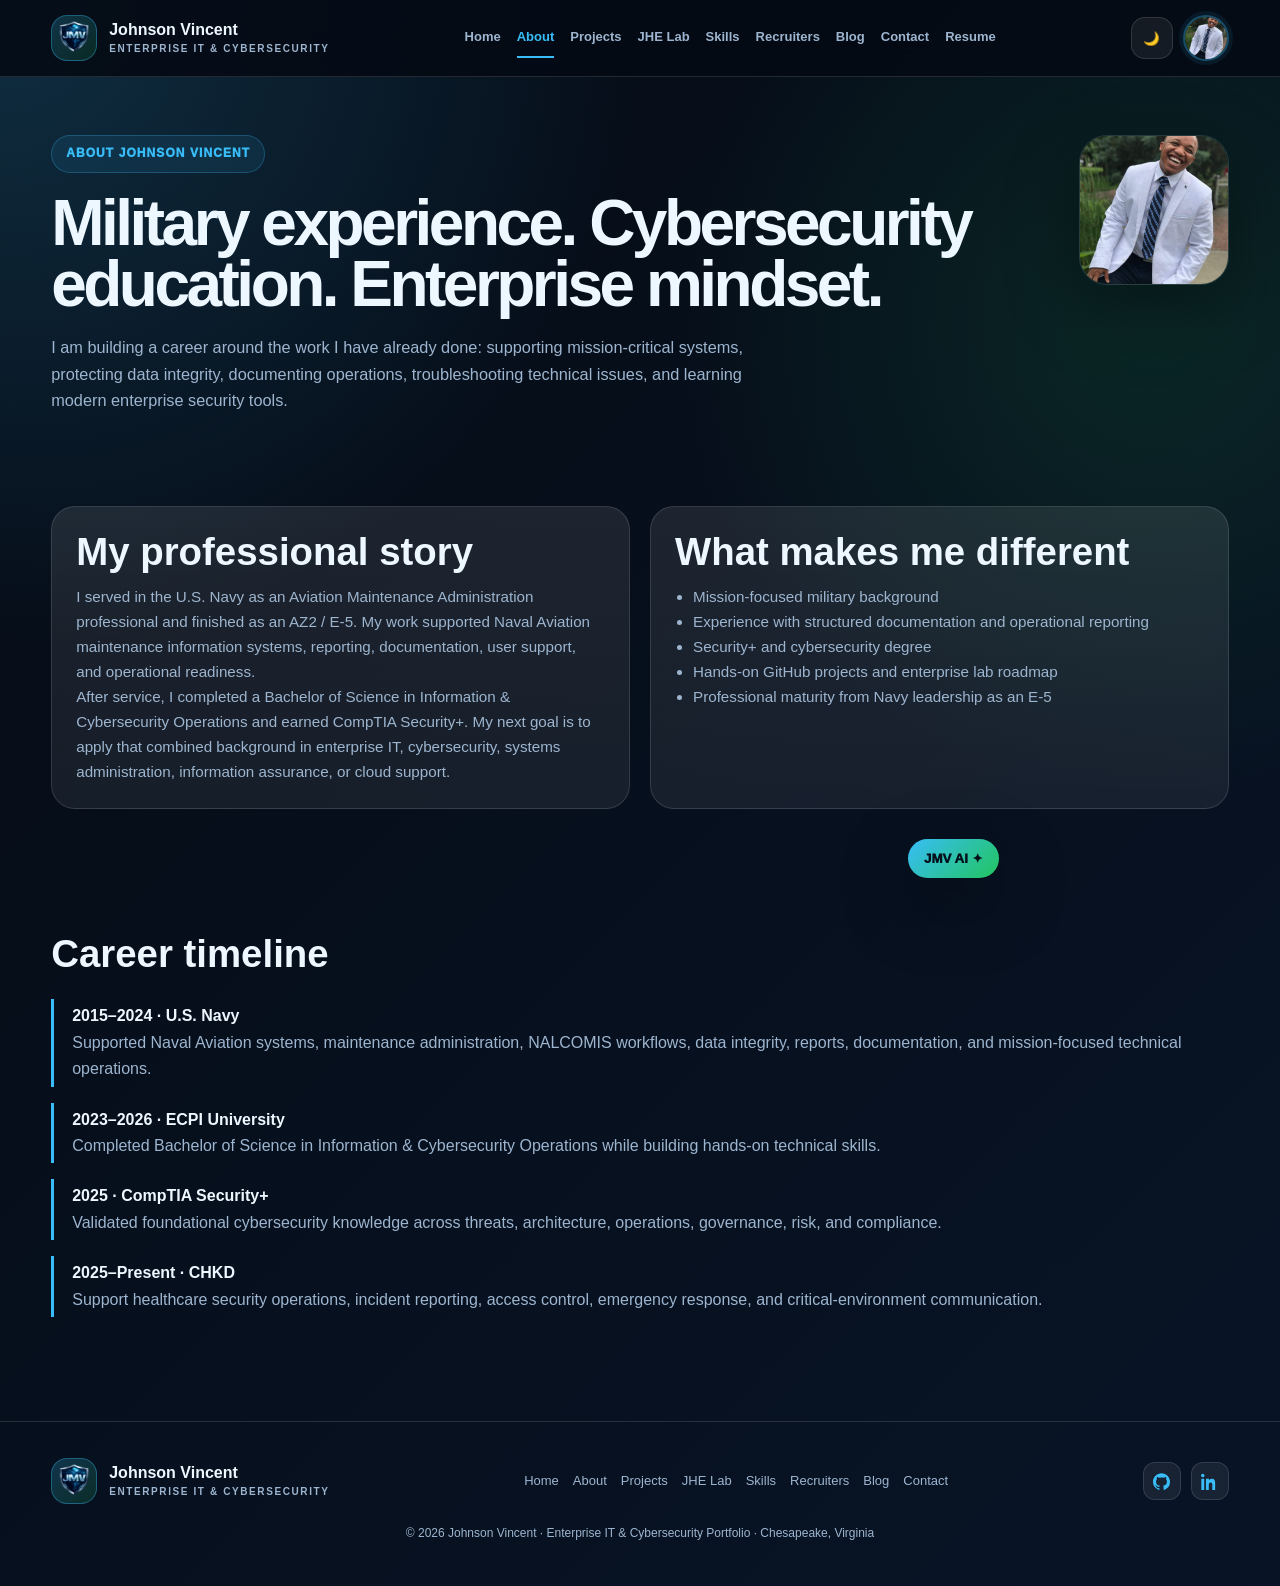
==== commit c29a5cf5: "Revise About page content and structure Updated the content and structure of the About page, includi" ====
--- a/about.html
+++ b/about.html
@@ -1,10 +1 @@
-<!DOCTYPE html>
-<html lang="en">
-<head>
-  <meta charset="UTF-8"><meta name="viewport" content="width=device-width, initial-scale=1.0">
-  <title>About & Experience | Johnson Vincent</title><meta name="description" content="About Johnson Vincent: U.S. Navy veteran, AZ2/E-5, CompTIA Security+, cybersecurity graduate, and enterprise IT professional.">
-  <meta name="author" content="Johnson Vincent"><link rel="canonical" href="https://www.johnsonvincent.com/about.html">
-  <meta property="og:title" content="About & Experience | Johnson Vincent"><meta property="og:description" content="About Johnson Vincent: U.S. Navy veteran, AZ2/E-5, CompTIA Security+, cybersecurity graduate, and enterprise IT professional."><meta property="og:type" content="website">
-  <link rel="stylesheet" href="assets/css/style.css">
-</head>
-<body><header class="topbar"><div class="wrap nav"><a class="brand" href="index.html"><div class="brand-logo"><img src="images/jmv-logo.png" alt="JMV logo" onerror="this.style.display='none';this.parentNode.textContent='JMV'"></div><div class="bname">Johnson Vincent<small>Enterprise IT & Cybersecurity</small></div></a><button id="navToggle" class="nav-hamburger" aria-label="Toggle navigation">☰</button><nav id="mainNav" class="nlinks"><a href="index.html">Home</a><a href="about.html" class="active">About</a><a href="projects.html">Projects</a><a href="lab.html">Home Lab</a><a href="skills.html">Skills</a><a href="recruiters.html">Recruiters</a><a href="blog.html">Blog</a><a href="contact.html">Contact</a><a href="JV%20Resume.docx" target="_blank" rel="noopener noreferrer">Resume</a></nav><div class="nav-actions"><button id="themeToggle" class="ibtn" aria-label="Toggle theme"><span id="themeIcon">🌙</span></button><div class="profile-chip"><img src="images/profile-photo.jpg" alt="Johnson Vincent" onerror="this.style.display='none';this.parentNode.textContent='JV'"></div></div></div></header><main><section class="hero small"><div class="wrap"><img src="images/profile-photo.jpg" alt="Johnson Vincent" class="page-visual" onerror="this.style.display='none'"><div class="eyebrow">About & Experience</div><h1>Military enterprise experience translated for civilian IT.</h1><p class="hsub">U.S. Navy veteran, former AZ2/E-5, cybersecurity graduate, Security+ certified, and hands-on enterprise lab builder.</p></div></section><section class="features"><div class="wrap"><div class="fgrid"><div class="fcard"><h3>U.S. Navy Experience</h3><p>Supported Naval Aviation maintenance information systems, technical documentation, operational reporting, user support, data integrity, and information assurance in mission-focused environments.</p></div><div class="fcard"><h3>NALCOMIS & Data Integrity</h3><p>Experience supporting NALCOMIS workflows, maintenance data, reporting, database accuracy, technical records, and mission readiness documentation.</p></div><div class="fcard"><h3>Leadership</h3><p>Finished service as AZ2/E-5, bringing accountability, team coordination, training, operational discipline, and documentation standards to IT and cybersecurity work.</p></div><div class="fcard"><h3>Current Direction</h3><p>Targeting cybersecurity analyst, SOC analyst, systems administrator, information assurance, RMF, cloud support, and enterprise infrastructure roles.</p></div></div></div></section></main><footer><div class="wrap"><div class="frow"><a class="brand" href="index.html"><div class="brand-logo"><img src="images/jmv-logo.png" alt="JMV logo" onerror="this.style.display='none';this.parentNode.textContent='JMV'"></div><div class="bname">Johnson Vincent<small>Enterprise IT & Cybersecurity</small></div></a><nav class="flinks"><a href="index.html">Home</a><a href="about.html">About</a><a href="projects.html">Projects</a><a href="lab.html">Home Lab</a><a href="skills.html">Skills</a><a href="recruiters.html">Recruiters</a><a href="blog.html">Blog</a><a href="contact.html">Contact</a><a href="JV%20Resume.docx">Resume</a></nav><div class="socials"><a href="https://github.com/johvin4014" target="_blank" aria-label="GitHub"><svg viewBox="0 0 24 24"><path d="M12 .5C5.37.5 0 5.87 0 12.5c0 5.3 3.44 9.8 8.2 11.38.6.1.82-.26.82-.58 0-.28-.01-1.04-.02-2.04-3.34.73-4.04-1.61-4.04-1.61-.55-1.38-1.33-1.75-1.33-1.75-1.09-.74.08-.73.08-.73 1.2.08 1.84 1.24 1.84 1.24 1.07 1.83 2.8 1.3 3.49.99.11-.78.42-1.31.76-1.61-2.66-.3-5.46-1.33-5.46-5.9 0-1.3.46-2.37 1.22-3.2-.12-.3-.53-1.52.12-3.17 0 0 1-.32 3.3 1.22A11.5 11.5 0 0 1 12 6.32c1.02 0 2.05.14 3.01.42 2.29-1.54 3.29-1.22 3.29-1.22.66 1.65.25 2.87.12 3.17.76.83 1.22 1.9 1.22 3.2 0 4.58-2.8 5.59-5.48 5.88.43.37.81 1.1.81 2.22 0 1.6-.01 2.88-.01 3.27 0 .32.22.69.83.57A12.02 12.02 0 0 0 24 12.5C24 5.87 18.63.5 12 .5Z"/></svg></a><a href="https://www.linkedin.com/in/johnson-vincent-cyber" target="_blank" aria-label="LinkedIn"><svg viewBox="0 0 24 24"><path d="M4.98 3.5C4.98 4.88 3.87 6 2.49 6A2.5 2.5 0 0 1 0 3.5C0 2.12 1.11 1 2.49 1a2.5 2.5 0 0 1 2.49 2.5ZM.5 8h4V24h-4V8Zm7 0h3.83v2.19h.05c.53-1.01 1.84-2.08 3.79-2.08 4.05 0 4.8 2.67 4.8 6.14V24h-4v-6.96c0-1.66-.03-3.79-2.31-3.79-2.31 0-2.66 1.8-2.66 3.67V24h-4V8Z"/></svg></a></div></div><div class="fcopy">© 2026 Johnson Vincent · Chesapeake, Virginia · Enterprise IT · Cybersecurity · U.S. Navy Veteran</div></div></footer><div id="chat-widget"><button id="chatToggle">JMV AI ✦</button><div id="chatWindow"><div id="chatHeader"><div class="ai-logo">🛡️</div><div><div class="ai-title">JMV AI Guide</div><div class="ai-sub">Portfolio assistant · No paid API needed</div></div></div><div id="chatMessages"></div><div class="chat-input-row"><input id="chatInput" type="text" placeholder="Ask about my lab, skills, resume..."><button id="chatSend">➤</button></div></div></div><script src="assets/js/theme.js"></script><script src="assets/js/ai.js"></script></body></html>
+<!DOCTYPE html><html lang="en"><head><meta charset="UTF-8"><meta name="viewport" content="width=device-width, initial-scale=1.0"><title>About | Johnson Vincent</title><meta name="description" content="About Johnson Vincent: U.S. Navy Veteran, cybersecurity graduate, CompTIA Security+, enterprise systems, database administration, and information assurance background."><meta name="author" content="Johnson Vincent"><link rel="canonical" href="https://www.johnsonvincent.com/about.html"><link rel="stylesheet" href="assets/css/style.css"><meta property="og:title" content="About | Johnson Vincent"><meta property="og:description" content="About Johnson Vincent: U.S. Navy Veteran, cybersecurity graduate, CompTIA Security+, enterprise systems, database administration, and information assurance background."><meta property="og:type" content="website"><meta property="og:image" content="https://www.johnsonvincent.com/images/profile-photo.jpg"></head><body><header class="topbar"><div class="wrap nav"><a class="brand" href="index.html"><div class="brand-logo"><img src="images/jmv-logo.png" alt="JMV logo" onerror="this.style.display='none';this.parentNode.textContent='JMV'"></div><div class="bname">Johnson Vincent<small>Enterprise IT & Cybersecurity</small></div></a><button id="navToggle" class="nav-hamburger" aria-label="Toggle navigation">☰</button><nav id="mainNav" class="nlinks"><a href="index.html">Home</a><a href="about.html" class="active">About</a><a href="projects.html">Projects</a><a href="lab.html">JHE Lab</a><a href="skills.html">Skills</a><a href="recruiters.html">Recruiters</a><a href="blog.html">Blog</a><a href="contact.html">Contact</a><a href="JV%20Resume.docx" target="_blank" rel="noopener noreferrer">Resume</a></nav><div class="nav-actions"><button id="themeToggle" class="ibtn" aria-label="Toggle theme"><span id="themeIcon">🌙</span></button><div class="profile-chip"><img src="images/profile-photo.jpg" alt="Johnson Vincent" onerror="this.style.display='none';this.parentNode.textContent='JV'"></div></div></div></header><main><section class="hero small"><div class="wrap"><img src="images/profile-photo.jpg" alt="Johnson Vincent" class="page-visual"><div class="eyebrow">About Johnson Vincent</div><h1>Military experience. Cybersecurity education. Enterprise mindset.</h1><p class="hsub">I am building a career around the work I have already done: supporting mission-critical systems, protecting data integrity, documenting operations, troubleshooting technical issues, and learning modern enterprise security tools.</p></div></section><section class="features"><div class="wrap fgrid two"><div class="fcard"><h2>My professional story</h2><p>I served in the U.S. Navy as an Aviation Maintenance Administration professional and finished as an AZ2 / E-5. My work supported Naval Aviation maintenance information systems, reporting, documentation, user support, and operational readiness.</p><p>After service, I completed a Bachelor of Science in Information & Cybersecurity Operations and earned CompTIA Security+. My next goal is to apply that combined background in enterprise IT, cybersecurity, systems administration, information assurance, or cloud support.</p></div><div class="fcard"><h2>What makes me different</h2><ul><li>Mission-focused military background</li><li>Experience with structured documentation and operational reporting</li><li>Security+ and cybersecurity degree</li><li>Hands-on GitHub projects and enterprise lab roadmap</li><li>Professional maturity from Navy leadership as an E-5</li></ul></div></div></section><section class="features"><div class="wrap"><div class="section-head"><h2>Career timeline</h2></div><div class="timeline"><div class="item"><strong>2015–2024 · U.S. Navy</strong><p>Supported Naval Aviation systems, maintenance administration, NALCOMIS workflows, data integrity, reports, documentation, and mission-focused technical operations.</p></div><div class="item"><strong>2023–2026 · ECPI University</strong><p>Completed Bachelor of Science in Information & Cybersecurity Operations while building hands-on technical skills.</p></div><div class="item"><strong>2025 · CompTIA Security+</strong><p>Validated foundational cybersecurity knowledge across threats, architecture, operations, governance, risk, and compliance.</p></div><div class="item"><strong>2025–Present · CHKD</strong><p>Support healthcare security operations, incident reporting, access control, emergency response, and critical-environment communication.</p></div></div></div></section></main><footer><div class="wrap"><div class="frow"><a class="brand" href="index.html"><div class="brand-logo"><img src="images/jmv-logo.png" alt="JMV logo" onerror="this.style.display='none';this.parentNode.textContent='JMV'"></div><div class="bname">Johnson Vincent<small>Enterprise IT & Cybersecurity</small></div></a><nav class="flinks"><a href="index.html">Home</a><a href="about.html">About</a><a href="projects.html">Projects</a><a href="lab.html">JHE Lab</a><a href="skills.html">Skills</a><a href="recruiters.html">Recruiters</a><a href="blog.html">Blog</a><a href="contact.html">Contact</a></nav><div class="socials"><a href="https://github.com/johvin4014" target="_blank" aria-label="GitHub"><svg viewBox="0 0 24 24"><path d="M12 .5C5.37.5 0 5.87 0 12.5c0 5.3 3.44 9.8 8.2 11.38.6.1.82-.26.82-.58 0-.28-.01-1.04-.02-2.04-3.34.73-4.04-1.61-4.04-1.61-.55-1.38-1.33-1.75-1.33-1.75-1.09-.74.08-.73.08-.73 1.2.08 1.84 1.24 1.84 1.24 1.07 1.83 2.8 1.3 3.49.99.11-.78.42-1.31.76-1.61-2.66-.3-5.46-1.33-5.46-5.9 0-1.3.46-2.37 1.22-3.2-.12-.3-.53-1.52.12-3.17 0 0 1-.32 3.3 1.22A11.5 11.5 0 0 1 12 6.32c1.02 0 2.05.14 3.01.42 2.29-1.54 3.29-1.22 3.29-1.22.66 1.65.25 2.87.12 3.17.76.83 1.22 1.9 1.22 3.2 0 4.58-2.8 5.59-5.48 5.88.43.37.81 1.1.81 2.22 0 1.6-.01 2.88-.01 3.27 0 .32.22.69.83.57A12.02 12.02 0 0 0 24 12.5C24 5.87 18.63.5 12 .5Z"/></svg></a><a href="https://www.linkedin.com/in/johnson-vincent-cyber" target="_blank" aria-label="LinkedIn"><svg viewBox="0 0 24 24"><path d="M4.98 3.5C4.98 4.88 3.87 6 2.49 6A2.5 2.5 0 0 1 0 3.5C0 2.12 1.11 1 2.49 1a2.5 2.5 0 0 1 2.49 2.5ZM.5 8h4V24h-4V8Zm7 0h3.83v2.19h.05c.53-1.01 1.84-2.08 3.79-2.08 4.05 0 4.8 2.67 4.8 6.14V24h-4v-6.96c0-1.66-.03-3.79-2.31-3.79-2.31 0-2.66 1.8-2.66 3.67V24h-4V8Z"/></svg></a></div></div><div class="fcopy">© 2026 Johnson Vincent · Enterprise IT & Cybersecurity Portfolio · Chesapeake, Virginia</div></div></footer><div id="chat-widget"><button id="chatToggle">JMV AI ✦</button><div id="chatWindow"><div id="chatHeader"><div class="ai-logo">🛡️</div><div><div class="ai-title">JMV AI Guide</div><div class="ai-sub">Portfolio assistant · no paid API</div></div></div><div id="chatMessages"></div><div class="chat-input-row"><input id="chatInput" type="text" placeholder="Ask about resume, skills, projects..."><button id="chatSend">➤</button></div></div></div><script src="assets/js/theme.js"></script><script src="assets/js/ai.js"></script></body></html>
--- a/assets/css/style.css
+++ b/assets/css/style.css
@@ -1,36 +1,7 @@
- :root{
-  --bg:#050a12;--bg2:#08111f;--panel:rgba(255,255,255,.055);--panel2:rgba(255,255,255,.085);
-  --line:rgba(255,255,255,.10);--text:#e9f5ff;--muted:#88a4c2;--soft:#b8d8f5;
-  --cyan:#00d9ff;--cyan2:#67f4ff;--green:#00ff88;--gold:#facc15;
-  --shadow:0 22px 70px rgba(0,0,0,.38);--max:1160px;--r:22px;
-  --font:system-ui,-apple-system,BlinkMacSystemFont,"Segoe UI",sans-serif;
+:root{
+  --bg:#050b14;--bg2:#081426;--panel:rgba(255,255,255,.065);--panel2:rgba(255,255,255,.095);--line:rgba(255,255,255,.12);
+  --text:#edf7ff;--muted:#9db5cf;--soft:#c5ddf5;--cyan:#38bdf8;--green:#22c55e;--gold:#facc15;--red:#fb7185;
+  --shadow:0 24px 70px rgba(0,0,0,.38);--max:1180px;--r:24px;--font:Inter,Segoe UI,Arial,sans-serif
 }
-body.light{--bg:#f7fafc;--bg2:#ffffff;--panel:rgba(0,0,0,.035);--panel2:rgba(0,0,0,.06);--line:rgba(0,0,0,.09);--text:#09213c;--muted:#607792;--soft:#305280;--cyan:#007fa3;--cyan2:#00a7c9;--shadow:0 18px 45px rgba(5,32,55,.12)}
-*{box-sizing:border-box;margin:0;padding:0}html{scroll-behavior:smooth}
-body{font-family:var(--font);background:radial-gradient(circle at top right,rgba(0,217,255,.12),transparent 34%),var(--bg);color:var(--text);line-height:1.65;overflow-x:hidden}
-a{color:inherit;text-decoration:none}.wrap{width:min(var(--max),92%);margin:0 auto}
-.topbar{position:sticky;top:0;z-index:1000;background:rgba(5,10,18,.9);backdrop-filter:blur(18px);border-bottom:1px solid var(--line)}
-body.light .topbar{background:rgba(255,255,255,.88)}
-.nav{min-height:74px;display:flex;align-items:center;justify-content:space-between;gap:18px;padding:8px 0}
-.brand{display:flex;align-items:center;gap:12px;min-width:220px}.brand-logo{width:44px;height:44px;border-radius:14px;border:1px solid rgba(0,217,255,.35);overflow:hidden;background:linear-gradient(135deg,#0c1d34,#05101d);display:grid;place-items:center;color:var(--cyan);font-weight:900}
-.brand-logo img{width:100%;height:100%;object-fit:cover}.bname{font-weight:800;letter-spacing:.03em;color:var(--text);line-height:1.1}.bname small{display:block;margin-top:5px;color:var(--muted);font-size:10px;letter-spacing:.22em;text-transform:uppercase}
-.nlinks{display:flex;align-items:center;gap:18px;color:var(--muted);font-size:14px}.nlinks a{padding:7px 0;border-bottom:2px solid transparent}.nlinks a:hover,.nlinks a.active{color:var(--cyan);border-bottom-color:var(--cyan)}
-.nav-actions{display:flex;align-items:center;gap:10px}.profile-chip{width:46px;height:46px;border-radius:50%;overflow:hidden;border:2px solid rgba(0,217,255,.38);box-shadow:0 0 0 4px rgba(0,217,255,.08)}
-.profile-chip img{width:100%;height:100%;object-fit:cover}.ibtn,.nav-hamburger{border:1px solid var(--line);background:var(--panel);color:var(--text);width:40px;height:40px;border-radius:12px;display:grid;place-items:center;cursor:pointer}.nav-hamburger{display:none;font-size:20px}
-.hero{padding:72px 0}.hero.small{padding:56px 0 30px}.hgrid{display:grid;grid-template-columns:1.08fr .92fr;gap:48px;align-items:center}
-.eyebrow{display:inline-flex;align-items:center;gap:8px;border:1px solid rgba(0,217,255,.24);background:rgba(0,217,255,.08);color:var(--cyan);font-size:12px;font-weight:900;letter-spacing:.08em;text-transform:uppercase;border-radius:999px;padding:8px 14px;margin-bottom:20px}
-h1{font-size:clamp(2.35rem,5vw,5rem);line-height:.98;letter-spacing:-.055em;margin-bottom:18px}.hero.small h1{font-size:clamp(2.1rem,4.2vw,4rem)}
-h2{font-size:clamp(1.7rem,3vw,2.55rem);line-height:1.1;margin-bottom:10px}h3{font-size:1.18rem;margin-bottom:10px;color:var(--cyan)}
-.hrole{font-size:1.1rem;color:var(--soft);font-weight:800;margin-bottom:18px}.hsub,p{color:var(--muted)}.hsub{font-size:1rem;max-width:680px}
-.actions{display:flex;gap:12px;flex-wrap:wrap;margin-top:26px}.btn{display:inline-flex;align-items:center;justify-content:center;gap:8px;border-radius:999px;font-size:14px;font-weight:900;transition:.2s}.btnp{background:linear-gradient(135deg,var(--cyan),var(--cyan2));color:#02101b;padding:13px 24px}.btns{border:1px solid var(--line);background:var(--panel);padding:12px 22px;color:var(--text)}.btn:hover{transform:translateY(-2px)}
-.hero-card,.fcard{border:1px solid var(--line);background:linear-gradient(180deg,var(--panel2),var(--panel));border-radius:var(--r);box-shadow:var(--shadow)}.hero-card{position:relative;padding:22px;overflow:hidden}.hero-profile{width:100%;max-height:430px;object-fit:cover;object-position:center;border-radius:22px;border:1px solid var(--line);display:block}
-.image-badge{position:absolute;left:36px;bottom:36px;background:rgba(5,10,18,.82);border:1px solid rgba(0,217,255,.22);backdrop-filter:blur(12px);border-radius:18px;padding:14px 16px;color:var(--text);font-size:13px}.image-badge strong{display:block;color:var(--cyan);font-size:12px;text-transform:uppercase;letter-spacing:.08em}
-.page-visual{float:right;width:150px;height:150px;border-radius:28px;object-fit:cover;border:1px solid var(--line);margin:0 0 18px 24px;box-shadow:var(--shadow)}
-.features{padding:58px 0}.section-head{margin-bottom:24px}.fgrid{display:grid;grid-template-columns:repeat(auto-fit,minmax(240px,1fr));gap:20px}.fcard{padding:24px;transition:.22s;min-height:150px}.fcard:hover{transform:translateY(-4px);border-color:rgba(0,217,255,.35)}.fcard p,.fcard li{font-size:.95rem}.fcard ul{padding-left:18px;color:var(--muted)}
-.statline{display:flex;gap:10px;flex-wrap:wrap;margin-top:16px}.pill{border:1px solid var(--line);background:var(--panel);color:var(--soft);border-radius:999px;padding:7px 11px;font-size:12px;font-weight:800}
-.resume-box{background:linear-gradient(135deg,rgba(0,217,255,.14),rgba(0,255,136,.10));border:1px solid rgba(0,217,255,.3);border-radius:var(--r);padding:26px;margin-top:22px}
-.contact-form{margin-top:24px;display:grid;gap:12px;max-width:560px}.contact-form input,.contact-form textarea{background:var(--panel);border:1px solid var(--line);color:var(--text);border-radius:14px;padding:13px 14px;font:inherit}
-footer{border-top:1px solid var(--line);padding:36px 0 42px;margin-top:42px}.frow{display:flex;align-items:center;justify-content:space-between;gap:18px;flex-wrap:wrap}.flinks{display:flex;gap:14px;flex-wrap:wrap;color:var(--muted);font-size:13px}.fcopy{text-align:center;color:var(--muted);font-size:12px;margin-top:20px}.socials{display:flex;gap:10px}.socials a{width:38px;height:38px;border:1px solid var(--line);border-radius:12px;display:grid;place-items:center;background:var(--panel);color:var(--cyan)}.socials svg{width:17px;height:17px;fill:currentColor}
-#chat-widget{position:fixed;right:22px;bottom:22px;z-index:1500;width:min(340px,calc(100vw - 32px));font-family:var(--font)}#chatToggle{border:none;border-radius:999px;background:linear-gradient(135deg,var(--cyan),var(--cyan2));color:#02101b;font-weight:900;padding:12px 16px;cursor:pointer;box-shadow:var(--shadow)}#chatWindow{display:none;margin-top:10px;border:1px solid var(--line);background:rgba(8,17,31,.92);backdrop-filter:blur(18px);border-radius:20px;overflow:hidden;box-shadow:var(--shadow)}body.light #chatWindow{background:rgba(255,255,255,.92)}#chatHeader{display:flex;align-items:center;gap:10px;padding:12px;border-bottom:1px solid var(--line)}.ai-logo{width:38px;height:38px;border-radius:14px;background:linear-gradient(135deg,#00d9ff,#7c3cff);display:grid;place-items:center;color:#02101b;font-size:22px;font-weight:900}.ai-title{font-weight:900}.ai-sub{color:var(--muted);font-size:12px}#chatMessages{max-height:300px;overflow:auto;padding:12px}.chat-line{display:flex;gap:8px;margin-bottom:10px}.chat-line.user{justify-content:flex-end}.chat-line img{width:30px;height:30px;border-radius:50%;object-fit:cover;border:1px solid var(--line)}.bubble{max-width:82%;border:1px solid var(--line);border-radius:15px;padding:9px 11px;background:var(--panel);font-size:13px;color:var(--text)}.chat-line.user .bubble{background:rgba(0,217,255,.14);border-color:rgba(0,217,255,.28)}.chat-input-row{display:flex;border-top:1px solid var(--line)}.chat-input-row input{flex:1;border:0;background:transparent;color:var(--text);padding:13px;outline:none}.chat-input-row button{border:0;background:transparent;color:var(--cyan);padding:0 15px;font-weight:900;cursor:pointer}
-@media(max-width:900px){.hgrid{grid-template-columns:1fr}.hero-card{max-width:520px}.page-visual{float:none;display:block;margin:0 0 22px 0}}
-@media(max-width:768px){.nav{height:auto;min-height:70px}.brand{min-width:auto}.nlinks{display:none;position:absolute;right:0;top:72px;flex-direction:column;gap:8px;width:min(280px,90vw);padding:16px;border:1px solid var(--line);background:var(--bg2);border-radius:18px;box-shadow:var(--shadow)}.nlinks.open{display:flex}.nav-hamburger{display:grid}h1{font-size:clamp(2.15rem,14vw,3.4rem)}.hero{padding:42px 0}.profile-chip{width:42px;height:42px}.page-visual{width:120px;height:120px}.brand .bname small{display:none}}
+body.light{--bg:#f7fbff;--bg2:#fff;--panel:rgba(2,6,23,.04);--panel2:rgba(2,6,23,.07);--line:rgba(2,6,23,.12);--text:#082033;--muted:#51677f;--soft:#1f3b57;--shadow:0 18px 45px rgba(15,23,42,.12)}
+*{box-sizing:border-box;margin:0;padding:0}html{scroll-behavior:smooth}body{font-family:var(--font);background:radial-gradient(circle at top left,rgba(56,189,248,.20),transparent 32%),radial-gradient(circle at 90% 20%,rgba(34,197,94,.13),transparent 28%),linear-gradient(135deg,var(--bg),var(--bg2));color:var(--text);line-height:1.65;overflow-x:hidden}a{color:inherit;text-decoration:none}.wrap{width:min(var(--max),92%);margin:auto}.topbar{position:sticky;top:0;z-index:1000;background:rgba(5,11,20,.90);backdrop-filter:blur(18px);border-bottom:1px solid var(--line)}body.light .topbar{background:rgba(255,255,255,.88)}.nav{min-height:76px;display:flex;align-items:center;justify-content:space-between;gap:18px}.brand{display:flex;align-items:center;gap:12px;min-width:230px}.brand-logo{width:46px;height:46px;border-radius:16px;border:1px solid rgba(56,189,248,.35);background:linear-gradient(135deg,rgba(56,189,248,.22),rgba(34,197,94,.16));display:grid;place-items:center;color:var(--cyan);font-weight:950;overflow:hidden}.brand-logo img{width:100%;height:100%;object-fit:cover}.bname{font-weight:900;line-height:1.08}.bname small{display:block;margin-top:5px;color:var(--muted);font-size:10px;letter-spacing:.16em;text-transform:uppercase}.nlinks{display:flex;align-items:center;gap:16px;color:var(--muted);font-size:13px;font-weight:850}.nlinks a{padding:8px 0;border-bottom:2px solid transparent}.nlinks a:hover,.nlinks a.active{color:var(--cyan);border-bottom-color:var(--cyan)}.nav-actions{display:flex;align-items:center;gap:10px}.ibtn,.nav-hamburger{border:1px solid var(--line);background:var(--panel);color:var(--text);width:42px;height:42px;border-radius:14px;display:grid;place-items:center;cursor:pointer}.nav-hamburger{display:none;font-size:21px}.profile-chip{width:46px;height:46px;border-radius:50%;overflow:hidden;border:2px solid rgba(56,189,248,.38);box-shadow:0 0 0 4px rgba(56,189,248,.08)}.profile-chip img{width:100%;height:100%;object-fit:cover}.hero{padding:82px 0 54px}.hero.small{padding:58px 0 30px}.hgrid{display:grid;grid-template-columns:1.08fr .92fr;gap:48px;align-items:center}.eyebrow{display:inline-flex;align-items:center;gap:8px;border:1px solid rgba(56,189,248,.26);background:rgba(56,189,248,.09);color:var(--cyan);font-size:12px;font-weight:950;letter-spacing:.09em;text-transform:uppercase;border-radius:999px;padding:8px 14px;margin-bottom:20px}h1{font-size:clamp(2.5rem,5vw,5.4rem);line-height:.96;letter-spacing:-.055em;margin-bottom:18px}h2{font-size:clamp(1.8rem,3vw,2.7rem);line-height:1.1;margin-bottom:10px}h3{font-size:1.18rem;margin-bottom:10px}p{color:var(--muted)}.hrole{font-size:1.14rem;color:var(--soft);font-weight:850;margin-bottom:16px}.hsub,.lead{color:var(--muted);font-size:1.02rem;max-width:720px}.actions{display:flex;gap:12px;flex-wrap:wrap;margin-top:28px}.btn{display:inline-flex;align-items:center;justify-content:center;gap:8px;border-radius:999px;font-size:14px;font-weight:950;transition:.2s;border:1px solid var(--line)}.btnp{background:linear-gradient(135deg,var(--cyan),var(--green));color:#02101b;padding:13px 23px}.btns{background:var(--panel);padding:12px 21px;color:var(--text)}.btn:hover{transform:translateY(-2px);border-color:rgba(56,189,248,.5)}.hero-card{position:relative;border:1px solid var(--line);background:linear-gradient(180deg,var(--panel2),var(--panel));border-radius:30px;padding:22px;box-shadow:var(--shadow);overflow:hidden}.hero-profile{width:100%;max-height:440px;object-fit:cover;border-radius:24px;border:1px solid var(--line);display:block}.image-badge{position:absolute;left:36px;bottom:36px;background:rgba(5,11,20,.86);border:1px solid rgba(56,189,248,.25);backdrop-filter:blur(12px);border-radius:18px;padding:14px 16px;color:var(--text);font-size:13px}.image-badge strong{display:block;color:var(--cyan);font-size:12px;text-transform:uppercase;letter-spacing:.08em}.statline{display:flex;gap:10px;flex-wrap:wrap;margin-top:18px}.pill{border:1px solid var(--line);background:var(--panel);color:var(--soft);border-radius:999px;padding:8px 12px;font-size:12px;font-weight:850}.features{padding:62px 0}.section-head{margin-bottom:24px}.fgrid{display:grid;grid-template-columns:repeat(auto-fit,minmax(245px,1fr));gap:20px}.fgrid.two{grid-template-columns:repeat(auto-fit,minmax(320px,1fr))}.fcard{border:1px solid var(--line);background:linear-gradient(180deg,var(--panel2),var(--panel));border-radius:var(--r);padding:24px;transition:.22s;min-height:160px}.fcard:hover{transform:translateY(-4px);border-color:rgba(56,189,248,.42);box-shadow:var(--shadow)}.fcard h3{color:var(--cyan);font-size:1.16rem}.fcard p,.fcard li{color:var(--muted);font-size:.95rem}.fcard ul{padding-left:18px;margin-top:8px}.kpi{display:grid;grid-template-columns:repeat(auto-fit,minmax(170px,1fr));gap:14px;margin-top:26px}.kpi div{border:1px solid var(--line);border-radius:18px;background:var(--panel);padding:16px}.kpi strong{display:block;color:var(--text);font-size:1.5rem}.kpi span{color:var(--muted);font-size:.86rem}.page-visual{float:right;width:150px;height:150px;border-radius:28px;object-fit:cover;border:1px solid var(--line);margin:0 0 18px 24px;box-shadow:var(--shadow)}.timeline{display:grid;gap:16px}.timeline .item{border-left:3px solid var(--cyan);padding:4px 0 4px 18px}.timeline strong{color:var(--text)}.resume-strip{background:linear-gradient(135deg,rgba(56,189,248,.16),rgba(34,197,94,.12));border:1px solid rgba(56,189,248,.38);border-radius:26px;padding:28px;display:flex;align-items:center;justify-content:space-between;gap:20px;flex-wrap:wrap}.contact-form{margin-top:20px;display:grid;gap:12px;max-width:600px}.contact-form input,.contact-form textarea{background:var(--panel);border:1px solid var(--line);color:var(--text);border-radius:15px;padding:13px 14px;font:inherit}.muted{color:var(--muted)}.ok{color:var(--green);font-weight:900}.warn{color:var(--gold);font-weight:900}.danger{color:var(--red);font-weight:900}footer{border-top:1px solid var(--line);padding:36px 0 42px;margin-top:42px}.frow{display:flex;align-items:center;justify-content:space-between;gap:18px;flex-wrap:wrap}.flinks{display:flex;gap:14px;flex-wrap:wrap;color:var(--muted);font-size:13px}.fcopy{text-align:center;color:var(--muted);font-size:12px;margin-top:20px}.socials{display:flex;gap:10px}.socials a{width:38px;height:38px;border:1px solid var(--line);border-radius:12px;display:grid;place-items:center;background:var(--panel);color:var(--cyan)}.socials svg{width:17px;height:17px;fill:currentColor}.codebox{font-family:Consolas,monospace;background:rgba(2,6,23,.45);border:1px solid var(--line);border-radius:18px;padding:18px;color:var(--soft);overflow:auto}#chat-widget{position:fixed;right:22px;bottom:22px;z-index:1500;width:min(350px,calc(100vw - 32px));font-family:var(--font)}#chatToggle{border:none;border-radius:999px;background:linear-gradient(135deg,var(--cyan),var(--green));color:#02101b;font-weight:950;padding:12px 16px;cursor:pointer;box-shadow:var(--shadow)}#chatWindow{display:none;margin-top:10px;border:1px solid var(--line);background:rgba(8,20,38,.93);backdrop-filter:blur(18px);border-radius:22px;overflow:hidden;box-shadow:var(--shadow)}body.light #chatWindow{background:rgba(255,255,255,.94)}#chatHeader{display:flex;align-items:center;gap:10px;padding:12px;border-bottom:1px solid var(--line)}.ai-logo{width:38px;height:38px;border-radius:14px;background:linear-gradient(135deg,var(--cyan),var(--green));display:grid;place-items:center;color:#02101b;font-size:22px;font-weight:950}.ai-title{font-weight:950}.ai-sub{color:var(--muted);font-size:12px}#chatMessages{max-height:310px;overflow:auto;padding:12px}.chat-line{display:flex;gap:8px;margin-bottom:10px}.chat-line.user{justify-content:flex-end}.bubble{max-width:84%;border:1px solid var(--line);border-radius:16px;padding:9px 11px;background:var(--panel);font-size:13px;color:var(--text)}.chat-line.user .bubble{background:rgba(56,189,248,.14);border-color:rgba(56,189,248,.28)}.chat-input-row{display:flex;border-top:1px solid var(--line)}.chat-input-row input{flex:1;border:0;background:transparent;color:var(--text);padding:13px;outline:none}.chat-input-row button{border:0;background:transparent;color:var(--cyan);padding:0 15px;font-weight:950;cursor:pointer}@media(max-width:920px){.hgrid{grid-template-columns:1fr}.hero-card{max-width:540px}.page-visual{float:none;display:block;margin:0 0 22px}.nlinks{display:none;position:absolute;right:4%;top:75px;flex-direction:column;align-items:flex-start;gap:8px;width:min(310px,92vw);padding:18px;border:1px solid var(--line);background:var(--bg2);border-radius:18px;box-shadow:var(--shadow)}.nlinks.open{display:flex}.nav-hamburger{display:grid}.brand{min-width:auto}h1{font-size:clamp(2.25rem,12vw,3.6rem)}}
